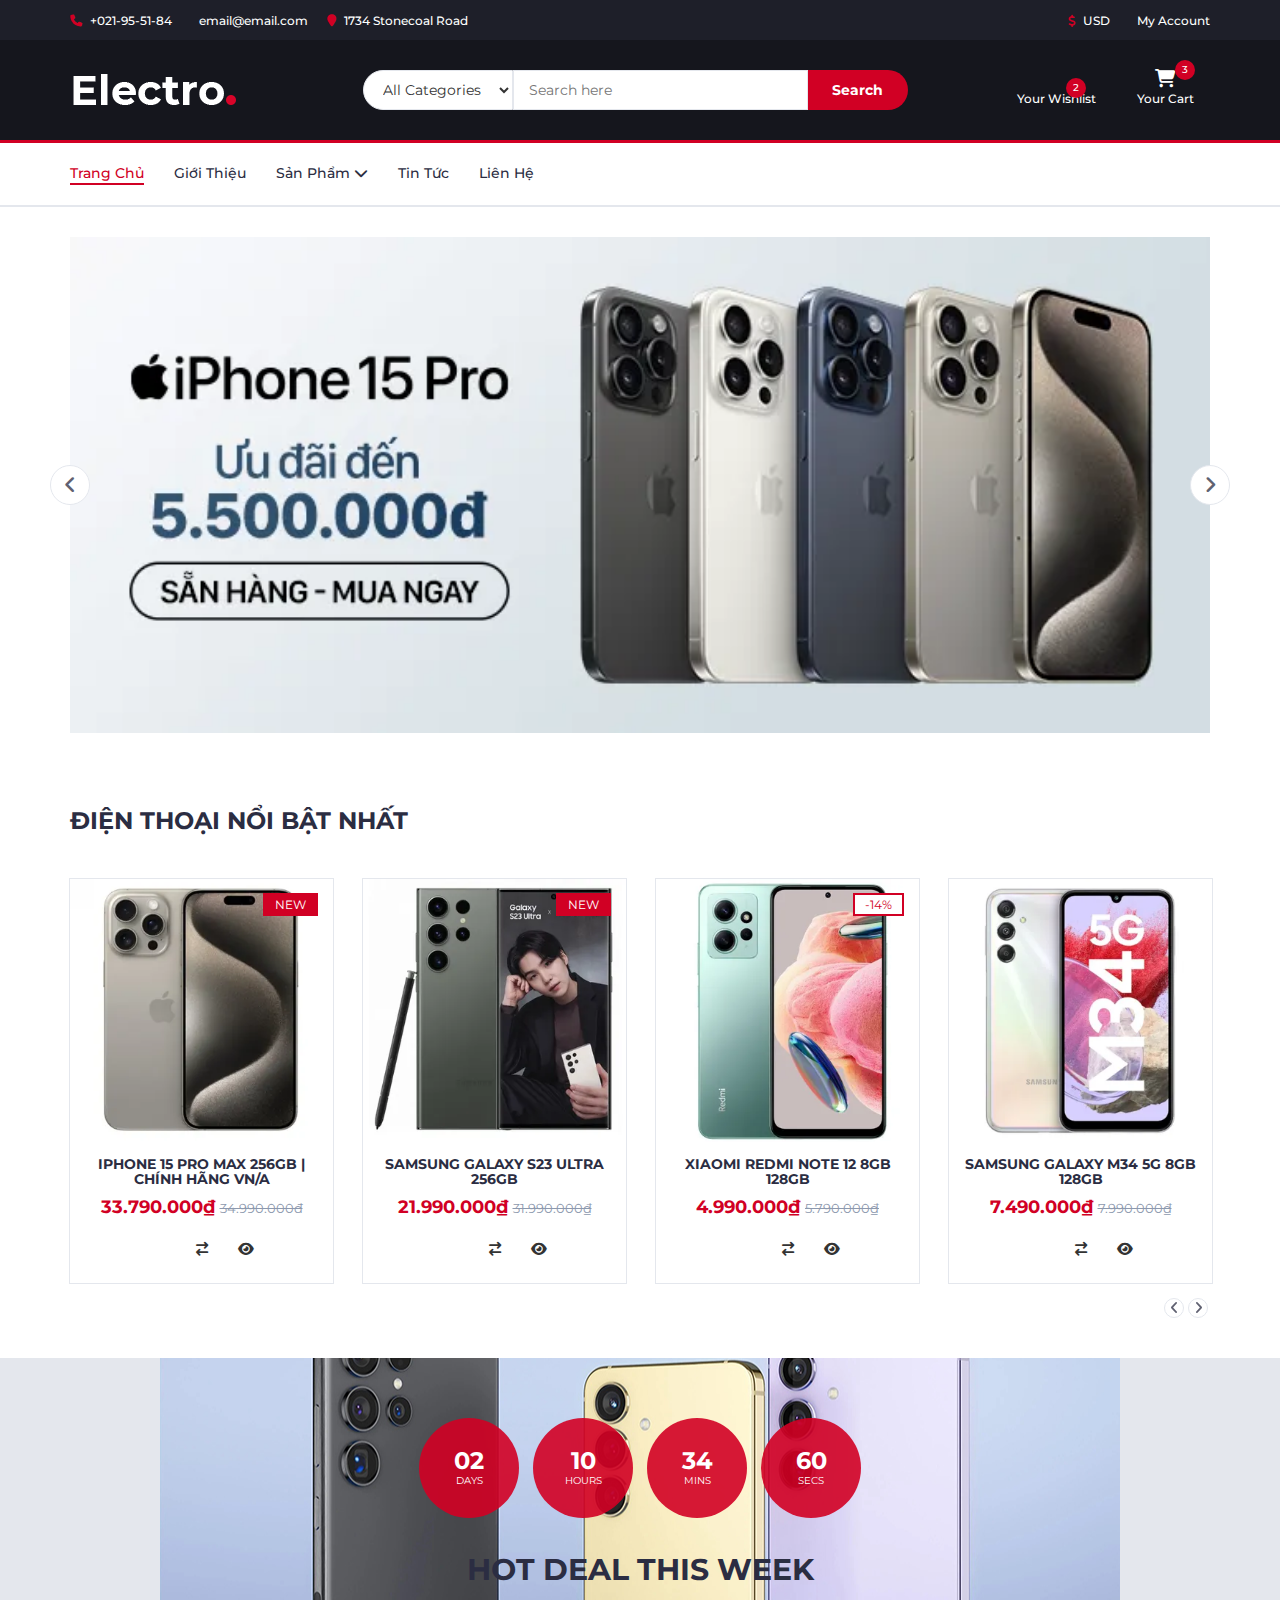
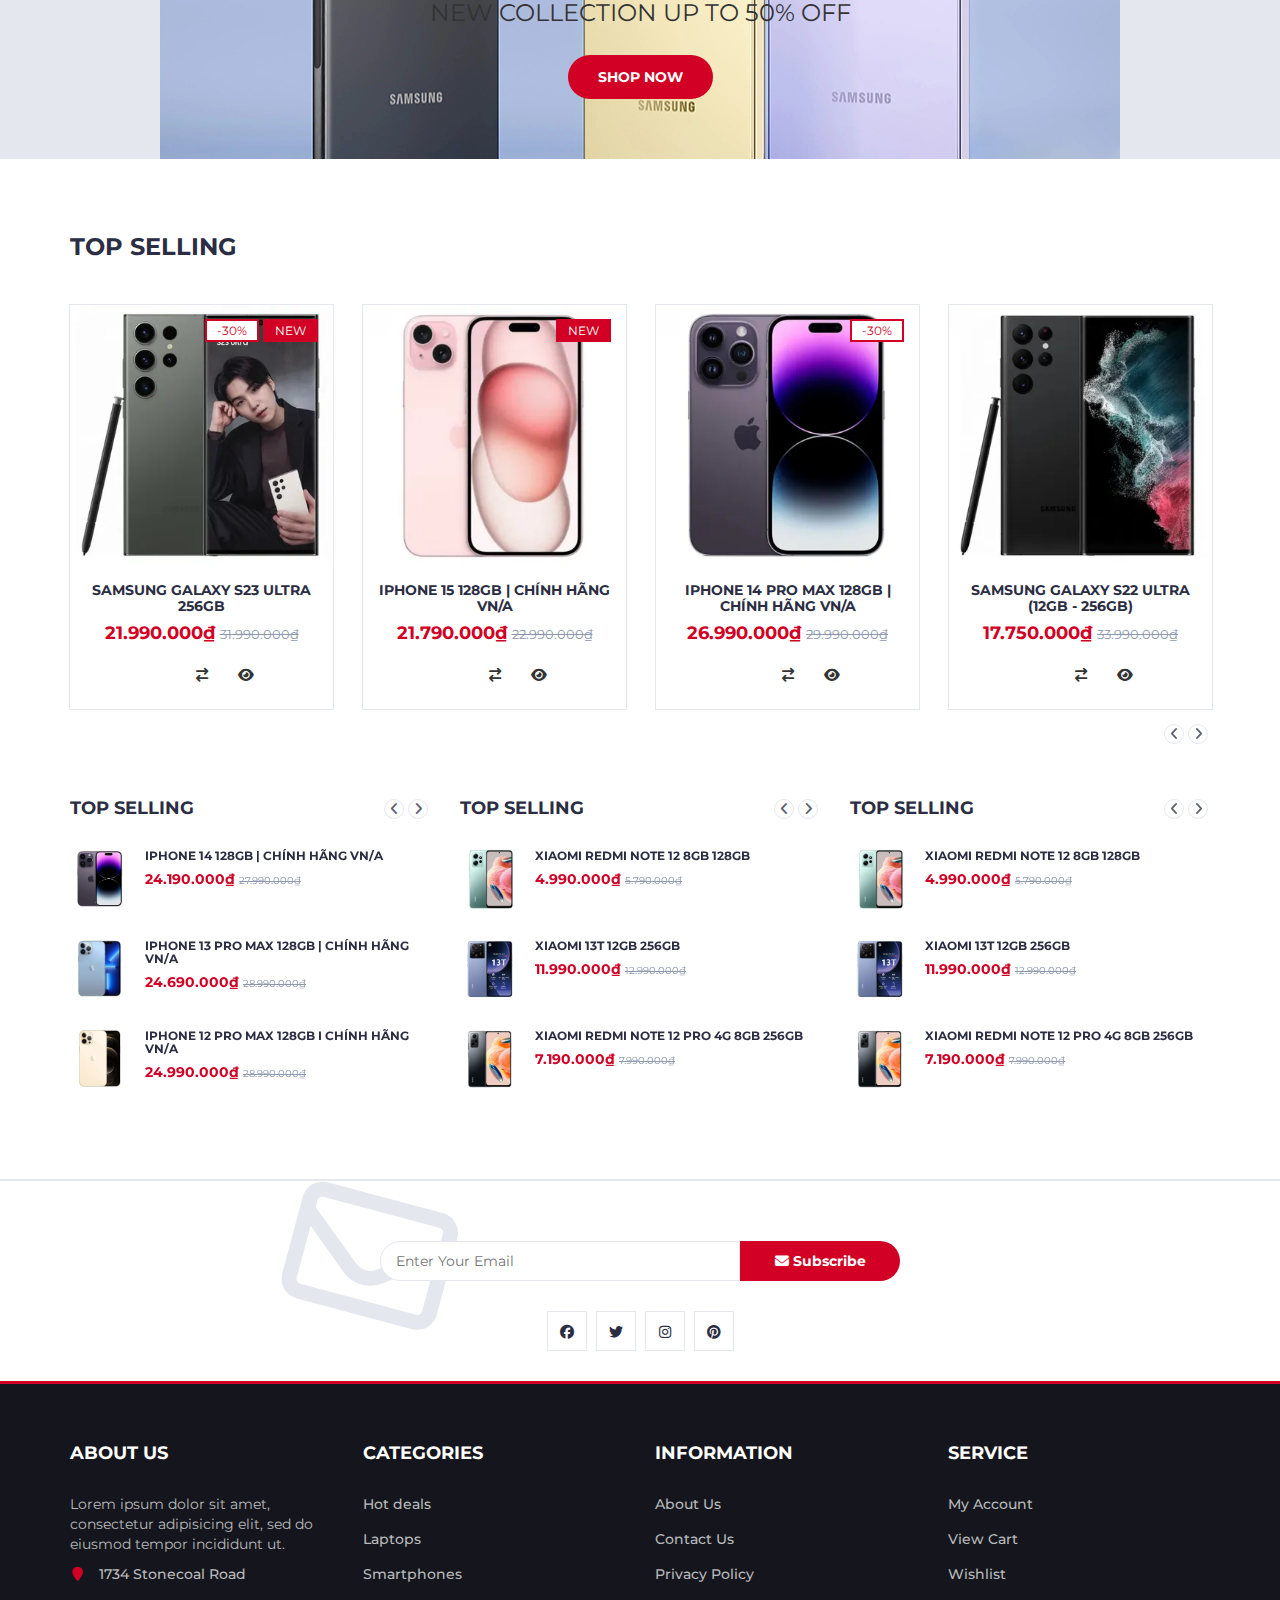
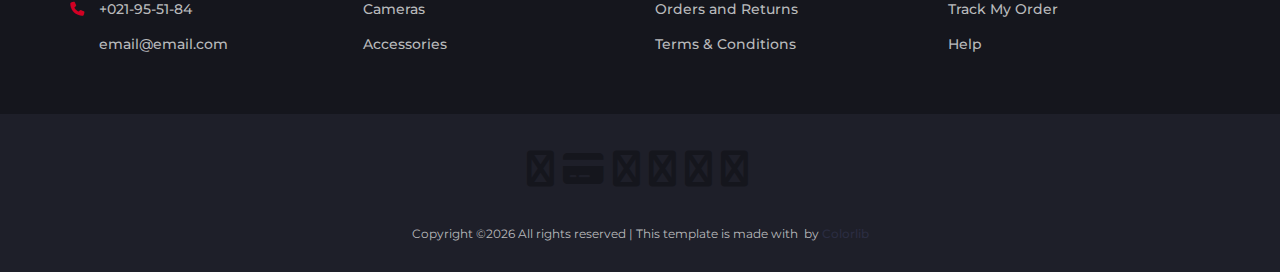
==== index.html @ f270e873 "phuc" ====
<!DOCTYPE html>
<html lang="en">
	<head>
		<meta charset="utf-8">
		<meta http-equiv="X-UA-Compatible" content="IE=edge">
		<meta name="viewport" content="width=device-width, initial-scale=1">
		 <!-- The above 3 meta tags *must* come first in the head; any other head content must come *after* these tags -->

		<title>Electro - HTML Ecommerce Template</title>

		<!-- Google font -->
		<link href="https://fonts.googleapis.com/css?family=Montserrat:400,500,700" rel="stylesheet">

		<!-- Bootstrap -->
		<link type="text/css" rel="stylesheet" href="css/bootstrap.min.css"/>

		<!-- Slick -->
		<link type="text/css" rel="stylesheet" href="css/slick.css"/>
		<link type="text/css" rel="stylesheet" href="css/slick-theme.css"/>

		<!-- nouislider -->
		<link type="text/css" rel="stylesheet" href="css/nouislider.min.css"/>

		<!-- Font Awesome Icon -->
		<link rel="stylesheet" href="css/font-awesome.min.css">

		<!-- Custom stlylesheet -->
		<link type="text/css" rel="stylesheet" href="css/style.css"/>
		<link rel="stylesheet"
		href="https://cdnjs.cloudflare.com/ajax/libs/font-awesome/6.2.0/css/all.min.css">

		<!-- HTML5 shim and Respond.js for IE8 support of HTML5 elements and media queries -->
		<!-- WARNING: Respond.js doesn't work if you view the page via file:// -->
		<!--[if lt IE 9]>
		  <script src="https://oss.maxcdn.com/html5shiv/3.7.3/html5shiv.min.js"></script>
		  <script src="https://oss.maxcdn.com/respond/1.4.2/respond.min.js"></script>
		<![endif]-->
		<script src="https://code.jquery.com/jquery-3.6.0.min.js"></script>
		<script src="slick/slick.min.js"></script>

    </head>
	<body>
		<!-- HEADER -->
		<header>
			<!-- TOP HEADER -->
			<div id="top-header">
				<div class="container">
					<ul class="header-links pull-left">
						<li><a href="#"><i class="fa fa-phone"></i> +021-95-51-84</a></li>
						<li><a href="#"><i class="fa fa-envelope-o"></i> email@email.com</a></li>
						<li><a href="#"><i class="fa fa-map-marker"></i> 1734 Stonecoal Road</a></li>
					</ul>
					<ul class="header-links pull-right">
						<li><a href="#"><i class="fa fa-dollar"></i> USD</a></li>
						<li><a href="#"><i class="fa fa-user-o"></i> My Account</a></li>
					</ul>
				</div>
			</div>
			<!-- /TOP HEADER -->

			<!-- MAIN HEADER -->
			<div id="header">
				<!-- container -->
				<div class="container">
					<!-- row -->
					<div class="row">
						<!-- LOGO -->
						<div class="col-md-3">
							<div class="header-logo">
								<a href="#" class="logo">
									<img src="./img/logo.png" alt="">
								</a>
							</div>
						</div>
						<!-- /LOGO -->

						<!-- SEARCH BAR -->
						<div class="col-md-6">
							<div class="header-search">
								<form>
									<select class="input-select">
										<option value="0">All Categories</option>
										<option value="1">Category 01</option>
										<option value="1">Category 02</option>
									</select>
									<input class="input" placeholder="Search here">
									<button class="search-btn">Search</button>
								</form>
							</div>
						</div>
						<!-- /SEARCH BAR -->

						<!-- ACCOUNT -->
						<div class="col-md-3 clearfix">
							<div class="header-ctn">
								<!-- Wishlist -->
								<div>
									<a href="#">
										<i class="fa fa-heart-o"></i>
										<span>Your Wishlist</span>
										<div class="qty">2</div>
									</a>
								</div>
								<!-- /Wishlist -->

								<!-- Cart -->
								<div class="dropdown">
									<a class="dropdown-toggle" data-toggle="dropdown" aria-expanded="true">
										<i class="fa fa-shopping-cart"></i>
										<span>Your Cart</span>
										<div class="qty">3</div>
									</a>
									<div class="cart-dropdown">
										<div class="cart-list">
											<div class="product-widget">
												<div class="product-img">
													<img src="./img/product01.png" alt="">
												</div>
												<div class="product-body">
													<h3 class="product-name"><a href="#">product name goes here</a></h3>
													<h4 class="product-price"><span class="qty">1x</span>$980.00</h4>
												</div>
												<button class="delete"><i class="fa fa-close"></i></button>
											</div>

											<div class="product-widget">
												<div class="product-img">
													<img src="./img/product02.png" alt="">
												</div>
												<div class="product-body">
													<h3 class="product-name"><a href="#">product name goes here</a></h3>
													<h4 class="product-price"><span class="qty">3x</span>$980.00</h4>
												</div>
												<button class="delete"><i class="fa fa-close"></i></button>
											</div>
										</div>
										<div class="cart-summary">
											<small>3 Item(s) selected</small>
											<h5>SUBTOTAL: $2940.00</h5>
										</div>
										<div class="cart-btns">
											<a href="#">View Cart</a>
											<a href="#">Checkout  <i class="fa fa-arrow-circle-right"></i></a>
										</div>
									</div>
								</div>
								<!-- /Cart -->

								<!-- Menu Toogle -->
								<div class="menu-toggle">
									<a href="#">
										<i class="fa fa-bars"></i>
										<span>Menu</span>
									</a>
								</div>
								<!-- /Menu Toogle -->
							</div>
						</div>
						<!-- /ACCOUNT -->
					</div>
					<!-- row -->
				</div>
				<!-- container -->
			</div>
			<!-- /MAIN HEADER -->
		</header>
		<!-- /HEADER -->

		<!-- NAVIGATION -->
		<nav id="navigation">
			<!-- container -->
			<div class="container">
				<!-- responsive-nav -->
				<div id="responsive-nav">
					<!-- NAV -->
					<ul class="main-nav nav navbar-nav">
						<li class="active"><a href="#">Trang Chủ</a></li>
						<li><a href="#">Giới Thiệu</a></li>
						<li class="dropdown">							
							<a href="#">Sản Phẩm  <i class="fa-solid fa-chevron-down"></i></a>
							<ul class="dropdown-menu">
								<li><a href="#">Iphone</a></li>
								<li><a href="#">SamSung</a></li>
								<li><a href="#">Xioami</a></li>
								<li><a href="#">Oppo</a></li>
							</ul>
						</li>
						<li><a href="#">Tin Tức</a></li>
						<li><a href="#">Liên Hệ</a></li>
					</ul>
					<!-- /NAV -->
				</div>
				<!-- /responsive-nav -->
			</div>
			<!-- /container -->
		</nav>
		<!-- /NAVIGATION -->

		<!-- SECTION -->
		<div class="section">
			<!-- container -->
			<div class="container">
				<!-- row -->
				<div class="slider1">
					<div><img src="img/ip15.webp" alt="Slide 1"></div>
    				<div><img src="img/cooca-sliding-t1-11-2023.webp" alt="Slide 2"></div>
    				<div><img src="img/xioami-13t.webp" alt="Slide 3"></div>
					

					
				</div>
				<!-- /row -->
			</div>
			<!-- /container -->
		</div>
		<!-- /SECTION -->

		<!-- SECTION -->
		<div class="section">
			<!-- container -->
			<div class="container">
				<!-- row -->
				<div class="row">

					<!-- section title -->
					<div class="col-md-12">
						<div class="section-title">
							<h3 class="title">ĐIỆN THOẠI NỔI BẬT NHẤT</h3>
							
						</div>
					</div>
					<!-- /section title -->

					<!-- Products tab & slick -->
					<div class="col-md-12">
						<div class="row">
							<div class="products-tabs">
								<!-- tab -->
								<div id="tab1" class="tab-pane active">
									<div class="products-slick" data-nav="#slick-nav-1">
										<!-- product -->
										<div class="product">
											<div class="product-img">
												<img src="./img/ip151.webp" alt="">
												<div class="product-label">
												
													<span class="new">NEW</span>
												</div>
											</div>
											<div class="product-body">
											
												<h3 class="product-name"><a href="#">iPhone 15 Pro Max 256GB | Chính hãng VN/A</a></h3>
												<h4 class="product-price">33.790.000₫ <del class="product-old-price">34.990.000đ</del></h4>
												
												<div class="product-btns">
													<button class="add-to-wishlist"><i class="fa fa-heart-o"></i><span class="tooltipp">add to wishlist</span></button>
													<button class="add-to-compare"><i class="fa fa-exchange"></i><span class="tooltipp">add to compare</span></button>
													<button class="quick-view"><i class="fa fa-eye"></i><span class="tooltipp">quick view</span></button>
												</div>
											</div>
											<div class="add-to-cart">
												<button class="add-to-cart-btn"><i class="fa fa-shopping-cart"></i> Thêm vào giỏ hàng</button>
											</div>
										</div>
										<!-- /product -->

										<!-- product -->
										<div class="product">
											<div class="product-img">
												<img src="./img/samsung-galaxy-s23-ultra.webp" alt="">
												<div class="product-label">
													<span class="new">NEW</span>
												</div>
											</div>
											<div class="product-body">
												
												<h3 class="product-name"><a href="#">Samsung Galaxy S23 Ultra 256GB</a></h3>
												<h4 class="product-price">
													21.990.000₫
												  <del class="product-old-price">
													31.990.000₫
												  </del></h4>
												
												<div class="product-btns">
													<button class="add-to-wishlist"><i class="fa fa-heart-o"></i><span class="tooltipp">add to wishlist</span></button>
													<button class="add-to-compare"><i class="fa fa-exchange"></i><span class="tooltipp">add to compare</span></button>
													<button class="quick-view"><i class="fa fa-eye"></i><span class="tooltipp">quick view</span></button>
												</div>
											</div>
											<div class="add-to-cart">
												<button class="add-to-cart-btn"><i class="fa fa-shopping-cart"></i> Thêm vào giỏ hàng</button>
											</div>
										</div>
										<!-- /product -->

										<!-- product -->
										<div class="product">
											<div class="product-img">
												<img src="./img/xioami.webp" alt="">
												<div class="product-label">
													<span class="sale">-14%</span>
												</div>
											</div>
											<div class="product-body">
												<h3 class="product-name"><a href="#">Xiaomi Redmi Note 12 8GB 128GB</a></h3>
												<h4 class="product-price">
													4.990.000₫
												   <del class="product-old-price">
													5.790.000₫
												  </del></h4>
										
												<div class="product-btns">
													<button class="add-to-wishlist"><i class="fa fa-heart-o"></i><span class="tooltipp">add to wishlist</span></button>
													<button class="add-to-compare"><i class="fa fa-exchange"></i><span class="tooltipp">add to compare</span></button>
													<button class="quick-view"><i class="fa fa-eye"></i><span class="tooltipp">quick view</span></button>
												</div>
											</div>
											<div class="add-to-cart">
												<button class="add-to-cart-btn"><i class="fa fa-shopping-cart"></i> Thêm vào giỏ hàng</button>
											</div>
										</div>
										<!-- /product -->

										<!-- product -->
										<div class="product">
											<div class="product-img">
												<img src="./img/samsung-galaxy-m34-5g_1_2.webp" alt="">
											</div>
											<div class="product-body">
												
												<h3 class="product-name"><a href="#">Samsung Galaxy M34 5G 8GB 128GB</a></h3>
												<h4 class="product-price">
													7.490.000₫
												  <del class="product-old-price">
													7.990.000₫
												  </del></h4>
												
												<div class="product-btns">
													<button class="add-to-wishlist"><i class="fa fa-heart-o"></i><span class="tooltipp">add to wishlist</span></button>
													<button class="add-to-compare"><i class="fa fa-exchange"></i><span class="tooltipp">add to compare</span></button>
													<button class="quick-view"><i class="fa fa-eye"></i><span class="tooltipp">quick view</span></button>
												</div>
											</div>
											<div class="add-to-cart">
												<button class="add-to-cart-btn"><i class="fa fa-shopping-cart"></i> Thêm vào giỏ hàng</button>
											</div>
										</div>
										<!-- /product -->

										<!-- product -->
										<div class="product">
											<div class="product-img">
												<img src="./img/tab-s9-kem-full-09_4.webp" alt="">
											</div>
											<div class="product-body">
											
												<h3 class="product-name"><a href="#">Samsung Galaxy Tab S9 Ultra 16GB 1TB</a></h3>
												<h4 class="product-price">
													31.590.000₫
												   <del class="product-old-price">
													44.990.000₫
												  </del></h4>
											
												<div class="product-btns">
													<button class="add-to-wishlist"><i class="fa fa-heart-o"></i><span class="tooltipp">add to wishlist</span></button>
													<button class="add-to-compare"><i class="fa fa-exchange"></i><span class="tooltipp">add to compare</span></button>
													<button class="quick-view"><i class="fa fa-eye"></i><span class="tooltipp">quick view</span></button>
												</div>
											</div>
											<div class="add-to-cart">
												<button class="add-to-cart-btn"><i class="fa fa-shopping-cart"></i> Thêm vào giỏ hàng</button>
											</div>
										</div>
										<!-- /product -->
									</div>
									<div id="slick-nav-1" class="products-slick-nav"></div>
								</div>
								<!-- /tab -->
							</div>
						</div>
					</div>
					<!-- Products tab & slick -->
				</div>
				<!-- /row -->
			</div>
			<!-- /container -->
		</div>
		<!-- /SECTION -->

		<!-- HOT DEAL SECTION -->
		<div id="hot-deal" class="section">
			<!-- container -->
			<div class="container">
				<!-- row -->
				<div class="row">
					<div class="col-md-12">
						<div class="hot-deal">
							<ul class="hot-deal-countdown">
								<li>
									<div>
										<h3>02</h3>
										<span>Days</span>
									</div>
								</li>
								<li>
									<div>
										<h3>10</h3>
										<span>Hours</span>
									</div>
								</li>
								<li>
									<div>
										<h3>34</h3>
										<span>Mins</span>
									</div>
								</li>
								<li>
									<div>
										<h3>60</h3>
										<span>Secs</span>
									</div>
								</li>
							</ul>
							<h2 class="text-uppercase">hot deal this week</h2>
							<p>New Collection Up to 50% OFF</p>
							<a class="primary-btn cta-btn" href="#">Shop now</a>
						</div>
					</div>
				</div>
				<!-- /row -->
			</div>
			<!-- /container -->
		</div>
		<!-- /HOT DEAL SECTION -->

		<!-- SECTION -->
		<div class="section">
			<!-- container -->
			<div class="container">
				<!-- row -->
				<div class="row">

					<!-- section title -->
					<div class="col-md-12">
						<div class="section-title">
							<h3 class="title">Top selling</h3>
							
						</div>
					</div>
					<!-- /section title -->

					<!-- Products tab & slick -->
					<div class="col-md-12">
						<div class="row">
							<div class="products-tabs">
								<!-- tab -->
								<div id="tab2" class="tab-pane fade in active">
									<div class="products-slick" data-nav="#slick-nav-2">
										<!-- product -->
										<div class="product">
											<div class="product-img">
												<img src="./img/samsung-galaxy-s23-ultra.webp" alt="">
												<div class="product-label">
													<span class="sale">-30%</span>
													<span class="new">NEW</span>
												</div>
											</div>
											<div class="product-body">
										
												<h3 class="product-name"><a href="#">Samsung Galaxy S23 Ultra 256GB</a></h3>
												<h4 class="product-price">
													21.990.000₫
												   <del class="product-old-price">
													31.990.000₫
												  </del></h4>							
												<div class="product-btns">
													<button class="add-to-wishlist"><i class="fa fa-heart-o"></i><span class="tooltipp">add to wishlist</span></button>
													<button class="add-to-compare"><i class="fa fa-exchange"></i><span class="tooltipp">add to compare</span></button>
													<button class="quick-view"><i class="fa fa-eye"></i><span class="tooltipp">quick view</span></button>
												</div>
											</div>
											<div class="add-to-cart">
												<button class="add-to-cart-btn"><i class="fa fa-shopping-cart"></i>Thêm vào giỏ hàng</button>
											</div>
										</div>
										<!-- /product -->

										<!-- product -->
										<div class="product">
											<div class="product-img">
												<img src="./img/iphone-15-plus_1__1.webp" alt="">
												<div class="product-label">
													<span class="new">NEW</span>
												</div>
											</div>
											<div class="product-body">											
												<h3 class="product-name"><a href="#">iPhone 15 128GB | Chính hãng VN/A</a></h3>
												<h4 class="product-price">
													21.790.000₫
												   <del class="product-old-price">
													22.990.000₫
												  </del></h4>								
												<div class="product-btns">
													<button class="add-to-wishlist"><i class="fa fa-heart-o"></i><span class="tooltipp">add to wishlist</span></button>
													<button class="add-to-compare"><i class="fa fa-exchange"></i><span class="tooltipp">add to compare</span></button>
													<button class="quick-view"><i class="fa fa-eye"></i><span class="tooltipp">quick view</span></button>
												</div>
											</div>
											<div class="add-to-cart">
												<button class="add-to-cart-btn"><i class="fa fa-shopping-cart"></i> Thêm vào giỏ hàng</button>
											</div>
										</div>
										<!-- /product -->

										<!-- product -->
										<div class="product">
											<div class="product-img">
												<img src="./img/iphone-14-pro_2__5.webp" alt="">
												<div class="product-label">
													<span class="sale">-30%</span>
												</div>
											</div>
											<div class="product-body">
												
												<h3 class="product-name"><a href="#">iPhone 14 Pro Max 128GB | Chính hãng VN/A</a></h3>
												<h4 class="product-price">
													26.990.000₫
												   <del class="product-old-price">
													29.990.000₫
												  </del></h4>
												
												<div class="product-btns">
													<button class="add-to-wishlist"><i class="fa fa-heart-o"></i><span class="tooltipp">add to wishlist</span></button>
													<button class="add-to-compare"><i class="fa fa-exchange"></i><span class="tooltipp">add to compare</span></button>
													<button class="quick-view"><i class="fa fa-eye"></i><a href="product.html" class="tooltipp">quick view</a></button>
												</div>
											</div>
											<div class="add-to-cart">
												<button class="add-to-cart-btn"><i class="fa fa-shopping-cart"></i> Thêm vào giỏ hàng</button>
											</div>
										</div>
										<!-- /product -->

										<!-- product -->
										<div class="product">
											<div class="product-img">
												<img src="./img/samsung-galaxy-s22-ultra-12gb-256gb.webp" alt="">
											</div>
											<div class="product-body">
		
												<h3 class="product-name"><a href="#">Samsung Galaxy S22 Ultra (12GB - 256GB)</a></h3>
												<h4 class="product-price">
													17.750.000₫
												   <del class="product-old-price">
													33.990.000₫
												  </del></h4>
											
												<div class="product-btns">
													<button class="add-to-wishlist"><i class="fa fa-heart-o"></i><span class="tooltipp">add to wishlist</span></button>
													<button class="add-to-compare"><i class="fa fa-exchange"></i><span class="tooltipp">add to compare</span></button>
													<button class="quick-view"><i class="fa fa-eye"></i><span class="tooltipp">quick view</span></button>
												</div>
											</div>
											<div class="add-to-cart">
												<button class="add-to-cart-btn"><i class="fa fa-shopping-cart"></i> Thêm vào giỏ hàng</button>
											</div>
										</div>
										<!-- /product -->

										<!-- product -->
										<div class="product">
											<div class="product-img">
												<img src="./img/samsung-galaxy-z-flip-5-256gb_1_4.webp" alt="">
											</div>
											<div class="product-body">
											
												<h3 class="product-name"><a href="#">Samsung Galaxy Z Flip5 256GB</a></h3>
												<h4 class="product-price">
													19.990.000₫
												  <del class="product-old-price">
													25.990.000₫
												  </del></h4>
											
												<div class="product-btns">
													<button class="add-to-wishlist"><i class="fa fa-heart-o"></i><span class="tooltipp">add to wishlist</span></button>
													<button class="add-to-compare"><i class="fa fa-exchange"></i><span class="tooltipp">add to compare</span></button>
													<button class="quick-view"><i class="fa fa-eye"></i><span class="tooltipp">quick view</span></button>
												</div>
											</div>
											<div class="add-to-cart">
												<button class="add-to-cart-btn"><i class="fa fa-shopping-cart"></i> add to cart</button>
											</div>
										</div>
										<!-- /product -->
									</div>
									<div id="slick-nav-2" class="products-slick-nav"></div>
								</div>
								<!-- /tab -->
							</div>
						</div>
					</div>
					<!-- /Products tab & slick -->
				</div>
				<!-- /row -->
			</div>
			<!-- /container -->
		</div>
		<!-- /SECTION -->

		<!-- SECTION -->
		<div class="section">
			<!-- container -->
			<div class="container">
				<!-- row -->
				<div class="row">
					<div class="col-md-4 col-xs-6">
						<div class="section-title">
							<h4 class="title">Top selling</h4>
							<div class="section-nav">
								<div id="slick-nav-3" class="products-slick-nav"></div>
							</div>
						</div>

						<div class="products-widget-slick" data-nav="#slick-nav-3">
							<div>
								<!-- product widget -->
								<div class="product-widget">
									<div class="product-img">
										<img src="./img/iphone-14-pro_2__5.webp" alt="">
									</div>
									<div class="product-body">
										
										<h3 class="product-name"><a href="#">iPhone 14 128GB  | Chính hãng VN/A</a></h3>
										<h4 class="product-price">24.190.000₫ <del class="product-old-price">27.990.000₫</del></h4>
									</div>
								</div>
								<!-- /product widget -->

								<!-- product widget -->
								<div class="product-widget">
									<div class="product-img">
										<img src="./img/iphone-13-pro-max.webp" alt="">
									</div>
									<div class="product-body">
										<h3 class="product-name"><a href="#">iPhone 13 Pro Max 128GB | Chính hãng VN/A</a></h3>
										<h4 class="product-price">
											24.690.000₫
										   <del class="product-old-price">
											28.990.000₫
										  </del></h4>
									</div>
								</div>
								<!-- /product widget -->

								<!-- product widget -->
								<div class="product-widget">
									<div class="product-img">
										<img src="./img/1_251_1.webp" alt="">
									</div>
									<div class="product-body">
										
										<h3 class="product-name"><a href="#">iPhone 12 Pro Max 128GB I Chính hãng VN/A </a></h3>
										<h4 class="product-price">
											24.990.000₫
										   <del class="product-old-price">
											28.990.000₫
										  </del></h4>
									</div>
								</div>
								<!-- product widget -->
							</div>

							<div>
								<!-- product widget -->
								<div class="product-widget">
									<div class="product-img">
										<img src="./img/samsung-galaxy-z-fold-5-256gb_1.webp" alt="">
									</div>
									<div class="product-body">
									
										<h3 class="product-name"><a href="#">Samsung Galaxy Z Fold5 12GB 256GB</a></h3>
										<h4 class="product-price">
											33.490.000₫
										   <del class="product-old-price">
											40.990.000₫
										  </del></h4>
									</div>
								</div>
								<!-- /product widget -->

								<!-- product widget -->
								<div class="product-widget">
									<div class="product-img">
										<img src="./img/samsung-galaxy-s22-ultra-12gb-256gb.webp" alt="">
									</div>
									<div class="product-body">
										
										<h3 class="product-name"><a href="#">Samsung Galaxy S22 Ultra (8GB - 128GB)</a></h3>
										<h4 class="product-price">
											16.990.000₫
										   <del class="product-old-price">
											30.990.000₫
										  </del></h4>
									</div>
								</div>
								<!-- /product widget -->

								<!-- product widget -->
								<div class="product-widget">
									<div class="product-img">
										<img src="./img/samsung-galaxy-a54.webp" alt="">
									</div>
									<div class="product-body">
									
										<h3 class="product-name"><a href="#">Samsung Galaxy A54 5G 8GB 128GB</a></h3>
										<h4 class="product-price">
											9.490.000₫
										   <del class="product-old-price">
											10.490.000₫
										  </del></h4>
									</div>
								</div>
								<!-- product widget -->
							</div>
						</div>
					</div>

					<div class="col-md-4 col-xs-6">
						<div class="section-title">
							<h4 class="title">Top selling</h4>
							<div class="section-nav">
								<div id="slick-nav-4" class="products-slick-nav"></div>
							</div>
						</div>

						<div class="products-widget-slick" data-nav="#slick-nav-4">
							<div>
								<!-- product widget -->
								<div class="product-widget">
									<div class="product-img">
										<img src="./img/gtt_7766_3__1_5.webp" alt="">
									</div>
									<div class="product-body">
									
										<h3 class="product-name"><a href="#">Xiaomi Redmi Note 12 8GB 128GB</a></h3>
										<h4 class="product-price">
											4.990.000₫
										  <del class="product-old-price">
											5.790.000₫
										  </del></h4>
									</div>
								</div>
								<!-- /product widget -->

								<!-- product widget -->
								<div class="product-widget">
									<div class="product-img">
										<img src="./img/xiaomi-13t_1__1_2.webp" alt="">
									</div>
									<div class="product-body">
									
										<h3 class="product-name"><a href="#">Xiaomi 13T 12GB 256GB</a></h3>
										<h4 class="product-price">
											11.990.000₫
										  <del class="product-old-price">
											12.990.000₫
										  </del></h4>
									</div>
								</div>
								<!-- /product widget -->

								<!-- product widget -->
								<div class="product-widget">
									<div class="product-img">
										<img src="./img/xiaomi-redmi-note-12-pro-4g.webp" alt="">
									</div>
									<div class="product-body">
										
										<h3 class="product-name"><a href="#">Xiaomi Redmi Note 12 Pro 4G 8GB 256GB</a></h3>
										<h4 class="product-price">
											7.190.000₫
										   <del class="product-old-price">
											7.990.000₫
										  </del></h4>
									</div>
								</div>
								<!-- product widget -->
							</div>

							<div>
								<!-- product widget -->
								<div class="product-widget">
									<div class="product-img">
										<img src="./img/gtt_7766_3__1_5.webp" alt="">
									</div>
									<div class="product-body">
									
										<h3 class="product-name"><a href="#">Xiaomi Redmi Note 12 8GB 128GB</a></h3>
										<h4 class="product-price">
											4.990.000₫
										  <del class="product-old-price">
											5.790.000₫
										  </del></h4>
									</div>
								</div>
								<!-- /product widget -->

								<!-- product widget -->
								<div class="product-widget">
									<div class="product-img">
										<img src="./img/oppo-reno10..webp" alt="">
									</div>
									<div class="product-body">
									
										<h3 class="product-name"><a href="#">OPPO Reno10 5G 8GB 256GB</a></h3>
										<h4 class="product-price">
										
     											 10.490.000₫
    
										  <del class="product-old-price">
											
      													10.990.000₫
    
										  </del></h4>
									</div>
								</div>
								<!-- /product widget -->

								<!-- product widget -->
								<div class="product-widget">
									<div class="product-img">
										<img src="./img/xiaomi-redmi-note-12-pro-4g.webp" alt="">
									</div>
									<div class="product-body">
										
										<h3 class="product-name"><a href="#">Xiaomi Redmi Note 12 Pro 4G 8GB 256GB</a></h3>
										<h4 class="product-price">
											7.190.000₫
										   <del class="product-old-price">
											7.990.000₫
										  </del></h4>
									</div>
								</div>
								<!-- product widget -->
							</div>
						</div>
					</div>

					<div class="clearfix visible-sm visible-xs"></div>

					<div class="col-md-4 col-xs-6">
						<div class="section-title">
							<h4 class="title">Top selling</h4>
							<div class="section-nav">
								<div id="slick-nav-5" class="products-slick-nav"></div>
							</div>
						</div>

						<div class="products-widget-slick" data-nav="#slick-nav-5">
							<div>
								<!-- product widget -->
								<div class="product-widget">
									<div class="product-img">
										<img src="./img/gtt_7766_3__1_5.webp" alt="">
									</div>
									<div class="product-body">
									
										<h3 class="product-name"><a href="#">Xiaomi Redmi Note 12 8GB 128GB</a></h3>
										<h4 class="product-price">
											4.990.000₫
										  <del class="product-old-price">
											5.790.000₫
										  </del></h4>
									</div>
								</div>
								<!-- /product widget -->

								<!-- product widget -->
								<div class="product-widget">
									<div class="product-img">
										<img src="./img/xiaomi-13t_1__1_2.webp" alt="">
									</div>
									<div class="product-body">
									
										<h3 class="product-name"><a href="#">Xiaomi 13T 12GB 256GB</a></h3>
										<h4 class="product-price">
											11.990.000₫
										  <del class="product-old-price">
											12.990.000₫
										  </del></h4>
									</div>
								</div>
								<!-- /product widget -->

								<!-- product widget -->
								<div class="product-widget">
									<div class="product-img">
										<img src="./img/xiaomi-redmi-note-12-pro-4g.webp" alt="">
									</div>
									<div class="product-body">
										
										<h3 class="product-name"><a href="#">Xiaomi Redmi Note 12 Pro 4G 8GB 256GB</a></h3>
										<h4 class="product-price">
											7.190.000₫
										   <del class="product-old-price">
											7.990.000₫
										  </del></h4>
									</div>
								</div>
								<!-- product widget -->
							</div>

							<div>
								<!-- product widget -->
								<div class="product-widget">
									<div class="product-img">
										<img src="./img/iphone-14-pro_2__5.webp" alt="">
									</div>
									<div class="product-body">
										
										<h3 class="product-name"><a href="#">iPhone 14 128GB  | Chính hãng VN/A</a></h3>
										<h4 class="product-price">24.190.000₫ <del class="product-old-price">27.990.000₫</del></h4>
									</div>
								</div>
								<!-- /product widget -->

								<!-- product widget -->
								<div class="product-widget">
									<div class="product-img">
										<img src="./img/iphone-13-pro-max.webp" alt="">
									</div>
									<div class="product-body">
										<h3 class="product-name"><a href="#">iPhone 13 Pro Max 128GB | Chính hãng VN/A</a></h3>
										<h4 class="product-price">
											24.690.000₫
										   <del class="product-old-price">
											28.990.000₫
										  </del></h4>
									</div>
								</div>
								<!-- /product widget -->

								<!-- product widget -->
								<div class="product-widget">
									<div class="product-img">
										<img src="./img/1_251_1.webp" alt="">
									</div>
									<div class="product-body">
										
										<h3 class="product-name"><a href="#">iPhone 12 Pro Max 128GB I Chính hãng VN/A </a></h3>
										<h4 class="product-price">
											24.990.000₫
										   <del class="product-old-price">
											28.990.000₫
										  </del></h4>
									</div>
								</div>
								<!-- product widget -->
							</div>
						</div>
					</div>

				</div>
				<!-- /row -->
			</div>
			<!-- /container -->
		</div>
		<!-- /SECTION -->

		<!-- NEWSLETTER -->
		<div id="newsletter" class="section">
			<!-- container -->
			<div class="container">
				<!-- row -->
				<div class="row">
					<div class="col-md-12">
						<div class="newsletter">
							
							<form>
								<input class="input" type="email" placeholder="Enter Your Email">
								<button class="newsletter-btn"><i class="fa fa-envelope"></i> Subscribe</button>
							</form>
							<ul class="newsletter-follow">
								<li>
									<a href="#"><i class="fa-brands fa-facebook"></i></a>
								</li>
								<li>
									<a href="#"><i class="fa-brands fa-twitter"></i></a>
								</li>
								<li>
									<a href="#"><i class="fa-brands fa-instagram"></i></a>
								</li>
								<li>
									<a href="#"><i class="fa-brands fa-pinterest"></i></a>
								</li>
							</ul>
						</div>
					</div>
				</div>
				<!-- /row -->
			</div>
			<!-- /container -->
		</div>
		<!-- /NEWSLETTER -->

		<!-- FOOTER -->
		<footer id="footer">
			<!-- top footer -->
			<div class="section">
				<!-- container -->
				<div class="container">
					<!-- row -->
					<div class="row">
						<div class="col-md-3 col-xs-6">
							<div class="footer">
								<h3 class="footer-title">About Us</h3>
								<p>Lorem ipsum dolor sit amet, consectetur adipisicing elit, sed do eiusmod tempor incididunt ut.</p>
								<ul class="footer-links">
									<li><a href="#"><i class="fa fa-map-marker"></i>1734 Stonecoal Road</a></li>
									<li><a href="#"><i class="fa fa-phone"></i>+021-95-51-84</a></li>
									<li><a href="#"><i class="fa fa-envelope-o"></i>email@email.com</a></li>
								</ul>
							</div>
						</div>

						<div class="col-md-3 col-xs-6">
							<div class="footer">
								<h3 class="footer-title">Categories</h3>
								<ul class="footer-links">
									<li><a href="#">Hot deals</a></li>
									<li><a href="#">Laptops</a></li>
									<li><a href="#">Smartphones</a></li>
									<li><a href="#">Cameras</a></li>
									<li><a href="#">Accessories</a></li>
								</ul>
							</div>
						</div>

						<div class="clearfix visible-xs"></div>

						<div class="col-md-3 col-xs-6">
							<div class="footer">
								<h3 class="footer-title">Information</h3>
								<ul class="footer-links">
									<li><a href="#">About Us</a></li>
									<li><a href="#">Contact Us</a></li>
									<li><a href="#">Privacy Policy</a></li>
									<li><a href="#">Orders and Returns</a></li>
									<li><a href="#">Terms & Conditions</a></li>
								</ul>
							</div>
						</div>

						<div class="col-md-3 col-xs-6">
							<div class="footer">
								<h3 class="footer-title">Service</h3>
								<ul class="footer-links">
									<li><a href="#">My Account</a></li>
									<li><a href="#">View Cart</a></li>
									<li><a href="#">Wishlist</a></li>
									<li><a href="#">Track My Order</a></li>
									<li><a href="#">Help</a></li>
								</ul>
							</div>
						</div>
					</div>
					<!-- /row -->
				</div>
				<!-- /container -->
			</div>
			<!-- /top footer -->

			<!-- bottom footer -->
			<div id="bottom-footer" class="section">
				<div class="container">
					<!-- row -->
					<div class="row">
						<div class="col-md-12 text-center">
							<ul class="footer-payments">
								<li><a href="#"><i class="fa fa-cc-visa"></i></a></li>
								<li><a href="#"><i class="fa fa-credit-card"></i></a></li>
								<li><a href="#"><i class="fa fa-cc-paypal"></i></a></li>
								<li><a href="#"><i class="fa fa-cc-mastercard"></i></a></li>
								<li><a href="#"><i class="fa fa-cc-discover"></i></a></li>
								<li><a href="#"><i class="fa fa-cc-amex"></i></a></li>
							</ul>
							<span class="copyright">
								<!-- Link back to Colorlib can't be removed. Template is licensed under CC BY 3.0. -->
								Copyright &copy;<script>document.write(new Date().getFullYear());</script> All rights reserved | This template is made with <i class="fa fa-heart-o" aria-hidden="true"></i> by <a href="https://colorlib.com" target="_blank">Colorlib</a>
							<!-- Link back to Colorlib can't be removed. Template is licensed under CC BY 3.0. -->
							</span>
						</div>
					</div>
						<!-- /row -->
				</div>
				<!-- /container -->
			</div>
			<!-- /bottom footer -->
		</footer>
		<!-- /FOOTER -->

		<!-- jQuery Plugins -->
		<script src="js/jquery.min.js"></script>
		<script src="js/bootstrap.min.js"></script>
		<script src="js/slick.min.js"></script>
		<script src="js/nouislider.min.js"></script>
		<script src="js/jquery.zoom.min.js"></script>
		<script src="js/main.js"></script>
		<script>
			$(document).ready(function(){
				$('.slider1').slick();
			});
		</script>
	</body>
</html>
---- css/nouislider.min.css ----
/*! nouislider - 10.0.0 - 2017-05-28 14:52:48 */.noUi-target,.noUi-target *{-webkit-touch-callout:none;-webkit-tap-highlight-color:transparent;-webkit-user-select:none;-ms-touch-action:none;touch-action:none;-ms-user-select:none;-moz-user-select:none;user-select:none;-moz-box-sizing:border-box;box-sizing:border-box}.noUi-target{position:relative;direction:ltr}.noUi-base{width:100%;height:100%;position:relative;z-index:1}.noUi-connect{position:absolute;right:0;top:0;left:0;bottom:0}.noUi-origin{position:absolute;height:0;width:0}.noUi-handle{position:relative;z-index:1}.noUi-state-tap .noUi-connect,.noUi-state-tap .noUi-origin{-webkit-transition:top .3s,right .3s,bottom .3s,left .3s;transition:top .3s,right .3s,bottom .3s,left .3s}.noUi-state-drag *{cursor:inherit!important}.noUi-base,.noUi-handle{-webkit-transform:translate3d(0,0,0);transform:translate3d(0,0,0)}.noUi-horizontal{height:18px}.noUi-horizontal .noUi-handle{width:34px;height:28px;left:-17px;top:-6px}.noUi-vertical{width:18px}.noUi-vertical .noUi-handle{width:28px;height:34px;left:-6px;top:-17px}.noUi-target{background:#FAFAFA;border-radius:4px;border:1px solid #D3D3D3;box-shadow:inset 0 1px 1px #F0F0F0,0 3px 6px -5px #BBB}.noUi-connect{background:#3FB8AF;border-radius:4px;box-shadow:inset 0 0 3px rgba(51,51,51,.45);-webkit-transition:background 450ms;transition:background 450ms}.noUi-draggable{cursor:ew-resize}.noUi-vertical .noUi-draggable{cursor:ns-resize}.noUi-handle{border:1px solid #D9D9D9;border-radius:3px;background:#FFF;cursor:default;box-shadow:inset 0 0 1px #FFF,inset 0 1px 7px #EBEBEB,0 3px 6px -3px #BBB}.noUi-active{box-shadow:inset 0 0 1px #FFF,inset 0 1px 7px #DDD,0 3px 6px -3px #BBB}.noUi-handle:after,.noUi-handle:before{content:"";display:block;position:absolute;height:14px;width:1px;background:#E8E7E6;left:14px;top:6px}.noUi-handle:after{left:17px}.noUi-vertical .noUi-handle:after,.noUi-vertical .noUi-handle:before{width:14px;height:1px;left:6px;top:14px}.noUi-vertical .noUi-handle:after{top:17px}[disabled] .noUi-connect{background:#B8B8B8}[disabled] .noUi-handle,[disabled].noUi-handle,[disabled].noUi-target{cursor:not-allowed}.noUi-pips,.noUi-pips *{-moz-box-sizing:border-box;box-sizing:border-box}.noUi-pips{position:absolute;color:#999}.noUi-value{position:absolute;white-space:nowrap;text-align:center}.noUi-value-sub{color:#ccc;font-size:10px}.noUi-marker{position:absolute;background:#CCC}.noUi-marker-large,.noUi-marker-sub{background:#AAA}.noUi-pips-horizontal{padding:10px 0;height:80px;top:100%;left:0;width:100%}.noUi-value-horizontal{-webkit-transform:translate3d(-50%,50%,0);transform:translate3d(-50%,50%,0)}.noUi-marker-horizontal.noUi-marker{margin-left:-1px;width:2px;height:5px}.noUi-marker-horizontal.noUi-marker-sub{height:10px}.noUi-marker-horizontal.noUi-marker-large{height:15px}.noUi-pips-vertical{padding:0 10px;height:100%;top:0;left:100%}.noUi-value-vertical{-webkit-transform:translate3d(0,50%,0);transform:translate3d(0,50%,0);padding-left:25px}.noUi-marker-vertical.noUi-marker{width:5px;height:2px;margin-top:-1px}.noUi-marker-vertical.noUi-marker-sub{width:10px}.noUi-marker-vertical.noUi-marker-large{width:15px}.noUi-tooltip{display:block;position:absolute;border:1px solid #D9D9D9;border-radius:3px;background:#fff;color:#000;padding:5px;text-align:center;white-space:nowrap}.noUi-horizontal .noUi-tooltip{-webkit-transform:translate(-50%,0);transform:translate(-50%,0);left:50%;bottom:120%}.noUi-vertical .noUi-tooltip{-webkit-transform:translate(0,-50%);transform:translate(0,-50%);top:50%;right:120%}
---- css/style.css ----
/*
Template Name: Electro - HTML Ecommerce Template
Author: yaminncco

Colors:
	Body 		: #333
	Headers 	: #2B2D42
	Primary 	: #D10024
	Dark 		: #15161D ##1E1F29
	Grey 		: #E4E7ED #FBFBFC #8D99AE #B9BABC

Fonts: Montserrat

Table OF Contents
------------------------------------
1 > GENERAL
------ Typography
------ Buttons
------ Inputs
------ Sections
------ Breadcrumb
2 > HEADER
------ Top header
------ Logo
------ Search
------ Cart
3 > NAVIGATION
------ Main nav
------ Responsive Nav
4 > CATEGORY SHOP
5 > HOT DEAL
6 > PRODUCT
------ Product
------ Widget product
------ Product slick
7 > STORE PAGE
------ Aside
------ Store
8 > PRODUCT DETAILS PAGE
------ Product view
------ Product details
------ Product tab
9 > CHECKOUT PAGE
10 > NEWSLETTER
11 > FOOTER
11 > SLICK STYLE
12 > RESPONSIVE
------------------------------------*/

/*=========================================================
	01 -> GENERAL
===========================================================*/

/*----------------------------*\
	Typography
\*----------------------------*/

body {
  font-family: 'Montserrat', sans-serif;
  font-weight: 400;
  color: #333;
}

h1, h2, h3, h4, h5, h6 {
  color: #2B2D42;
  font-weight: 700;
  margin: 0 0 10px;
}

a {
  color: #2B2D42;
  font-weight: 500;
  -webkit-transition: 0.2s color;
  transition: 0.2s color;
}

a:hover, a:focus {
  color: #D10024;
  text-decoration: none;
  outline: none;
}

ul, ol {
  margin: 0;
  padding: 0;
  list-style: none
}

/*----------------------------*\
	Buttons
\*----------------------------*/

.primary-btn {
  display: inline-block;
  padding: 12px 30px;
  background-color: #D10024;
  border: none;
  border-radius: 40px;
  color: #FFF;
  text-transform: uppercase;
  font-weight: 700;
  text-align: center;
  -webkit-transition: 0.2s all;
  transition: 0.2s all;
}

.primary-btn:hover, .primary-btn:focus {
  opacity: 0.9;
  color: #FFF;
}

/*----------------------------*\
	Inputs
\*----------------------------*/

/*-- Text input --*/

.input {
  height: 40px;
  padding: 0px 15px;
  border: 1px solid #E4E7ED;
  background-color: #FFF;
  width: 100%;
}

textarea.input {
  padding: 15px;
  min-height: 90px;
}

/*-- Number input --*/

.input-number {
  position: relative;
}

.input-number input[type="number"]::-webkit-inner-spin-button, .input-number input[type="number"]::-webkit-outer-spin-button {
  -webkit-appearance: none;
  margin: 0;
}

.input-number input[type="number"] {
  -moz-appearance: textfield;
  height: 40px;
  width: 100%;
  border: 1px solid #E4E7ED;
  background-color: #FFF;
  padding: 0px 35px 0px 15px;
}

.input-number .qty-up, .input-number .qty-down {
  position: absolute;
  display: block;
  width: 20px;
  height: 20px;
  border: 1px solid #E4E7ED;
  background-color: #FFF;
  text-align: center;
  font-weight: 700;
  cursor: pointer;
  -webkit-user-select: none;
  -moz-user-select: none;
  -ms-user-select: none;
  user-select: none;
}

.input-number .qty-up {
  right: 0;
  top: 0;
  border-bottom: 0px;
}

.input-number .qty-down {
  right: 0;
  bottom: 0;
}

.input-number .qty-up:hover, .input-number .qty-down:hover {
  background-color: #E4E7ED;
  color: #D10024;
}

/*-- Select input --*/

.input-select {
  padding: 0px 15px;
  background: #FFF;
  border: 1px solid #E4E7ED;
  height: 40px;
}

/*-- checkbox & radio input --*/

.input-radio, .input-checkbox {
  position: relative;
  display: block;
}

.input-radio input[type="radio"]:not(:checked), .input-radio input[type="radio"]:checked, .input-checkbox input[type="checkbox"]:not(:checked), .input-checkbox input[type="checkbox"]:checked {
  position: absolute;
  margin-left: -9999px;
  visibility: hidden;
}

.input-radio label, .input-checkbox label {
  font-weight: 500;
  min-height: 20px;
  padding-left: 20px;
  margin-bottom: 5px;
  cursor: pointer;
}

.input-radio input[type="radio"]+label span, .input-checkbox input[type="checkbox"]+label span {
  position: absolute;
  left: 0px;
  top: 4px;
  width: 14px;
  height: 14px;
  border: 2px solid #E4E7ED;
  background: #FFF;
}

.input-radio input[type="radio"]+label span {
  border-radius: 50%;
}

.input-radio input[type="radio"]+label span:after {
  content: "";
  position: absolute;
  left: 50%;
  top: 50%;
  -webkit-transform: translate(-50%, -50%) scale(0);
  -ms-transform: translate(-50%, -50%) scale(0);
  transform: translate(-50%, -50%) scale(0);
  background-color: #FFF;
  width: 4px;
  height: 4px;
  border-radius: 50%;
  opacity: 0;
  -webkit-transition: all 0.2s;
  transition: all 0.2s;
}

.input-checkbox input[type="checkbox"]+label span:after {
  content: '✔';
  position: absolute;
  top: -2px;
  left: 1px;
  font-size: 10px;
  color: #FFF;
  opacity: 0;
  -webkit-transform: scale(0);
  -ms-transform: scale(0);
  transform: scale(0);
  -webkit-transition: all 0.2s;
  transition: all 0.2s;
}

.input-radio input[type="radio"]:checked+label span, .input-checkbox input[type="checkbox"]:checked+label span {
  background-color: #D10024;
  border-color: #D10024;
}

.input-radio input[type="radio"]:checked+label span:after {
  opacity: 1;
  -webkit-transform: translate(-50%, -50%) scale(1);
  -ms-transform: translate(-50%, -50%) scale(1);
  transform: translate(-50%, -50%) scale(1);
}

.input-checkbox input[type="checkbox"]:checked+label span:after {
  opacity: 1;
  -webkit-transform: scale(1);
  -ms-transform: scale(1);
  transform: scale(1);
}

.input-radio .caption, .input-checkbox .caption {
  margin-top: 5px;
  max-height: 0;
  overflow: hidden;
  -webkit-transition: 0.3s max-height;
  transition: 0.3s max-height;
}

.input-radio input[type="radio"]:checked~.caption, .input-checkbox input[type="checkbox"]:checked~.caption {
  max-height: 800px;
}

/*----------------------------*\
	Section
\*----------------------------*/

.section {
  padding-top: 30px;
  padding-bottom: 30px;
}

.section-title {
  position: relative;
  margin-bottom: 30px;
  margin-top: 15px;
}

.section-title .title {
  display: inline-block;
  text-transform: uppercase;
  margin: 0px;
}

.section-title .section-nav {
  float: right;
}

.section-title .section-nav .section-tab-nav {
  display: inline-block;
}

.section-tab-nav li {
  display: inline-block;
  margin-right: 15px;
}

.section-tab-nav li:last-child {
  margin-right: 0px;
}

.section-tab-nav li a {
  font-weight: 700;
  color: #8D99AE;
}

.section-tab-nav li a:after {
  content: "";
  display: block;
  width: 0%;
  height: 2px;
  background-color: #D10024;
  -webkit-transition: 0.2s all;
  transition: 0.2s all;
}

.section-tab-nav li.active a {
  color: #D10024;
}

.section-tab-nav li a:hover:after, .section-tab-nav li a:focus:after, .section-tab-nav li.active a:after {
  width: 100%;
}

.section-title .section-nav .products-slick-nav {
  top: 0px;
  right: 0px;
}

/*----------------------------*\
	Breadcrumb
\*----------------------------*/

#breadcrumb {
  padding: 30px 0px;
  background: #FBFBFC;
  border-bottom: 1px solid #E4E7ED;
  margin-bottom: 30px;
}

#breadcrumb .breadcrumb-header {
  display: inline-block;
  margin-top: 0px;
  margin-bottom: 0px;
  margin-right: 15px;
  text-transform: uppercase;
}

#breadcrumb .breadcrumb-tree {
  display: inline-block;
}

#breadcrumb .breadcrumb-tree li {
  display: inline-block;
  font-size: 12px;
  font-weight: 500;
  text-transform: uppercase;
}

#breadcrumb .breadcrumb-tree li+li {
  margin-left: 10px;
}

#breadcrumb .breadcrumb-tree li+li:before {
  content: '/';
  display: inline-block;
  color: #8D99AE;
  margin-right: 10px;
}

#breadcrumb .breadcrumb-tree li a {
  color: #8D99AE;
}

#breadcrumb .breadcrumb-tree li a:hover {
  color: #D10024;
}

/*=========================================================
	02 -> HEADER
===========================================================*/

/*----------------------------*\
	Top header
\*----------------------------*/

#top-header {
  padding-top: 10px;
  padding-bottom: 10px;
  background-color: #1E1F29;
}

.header-links li {
  display: inline-block;
  margin-right: 15px;
  font-size: 12px;
}

.header-links li:last-child {
  margin-right: 0px;
}

.header-links li a {
  color: #FFF;
}

.header-links li a:hover {
  color: #D10024;
}

.header-links li i {
  color: #D10024;
  margin-right: 5px;
}

/*----------------------------*\
	Logo
\*----------------------------*/

#header {
  padding-top: 15px;
  padding-bottom: 15px;
  background-color: #15161D;
}

.header-logo {
  float: left;
}

.header-logo .logo img {
  display: block;
}

/*----------------------------*\
	Search
\*----------------------------*/

.header-search {
  padding: 15px 0px;
}

.header-search form {
  position: relative;
}

.header-search form .input-select {
  margin-right: -4px;
  border-radius: 40px 0px 0px 40px;
}

.header-search form .input {
  width: calc(100% - 260px);
  margin-right: -4px;
}

.header-search form .search-btn {
  height: 40px;
  width: 100px;
  background: #D10024;
  color: #FFF;
  font-weight: 700;
  border: none;
  border-radius: 0px 40px 40px 0px;
}

/*----------------------------*\
	Cart
\*----------------------------*/

.header-ctn {
  float: right;
  padding: 15px 0px;
}

.header-ctn>div {
  display: inline-block;
}

.header-ctn>div+div {
  margin-left: 15px;
}

.header-ctn>div>a {
  display: block;
  position: relative;
  width: 90px;
  text-align: center;
  color: #FFF;
}

.header-ctn>div>a>i {
  display: block;
  font-size: 18px;
}

.header-ctn>div>a>span {
  font-size: 12px;
}

.header-ctn>div>a>.qty {
  position: absolute;
  right: 15px;
  top: -10px;
  width: 20px;
  height: 20px;
  line-height: 20px;
  text-align: center;
  border-radius: 50%;
  font-size: 10px;
  color: #FFF;
  background-color: #D10024;
}

.header-ctn .menu-toggle {
  display: none;
}

.cart-dropdown {
  position: absolute;
  width: 300px;
  background: #FFF;
  padding: 15px;
  -webkit-box-shadow: 0px 0px 0px 2px #E4E7ED;
  box-shadow: 0px 0px 0px 2px #E4E7ED;
  z-index: 99;
  right: 0;
  opacity: 0;
  visibility: hidden;
}

.dropdown.open>.cart-dropdown {
  opacity: 1;
  visibility: visible;
}

.cart-dropdown .cart-list {
  max-height: 180px;
  overflow-y: scroll;
  margin-bottom: 15px;
}

.cart-dropdown .cart-list .product-widget {
  padding: 0px;
  -webkit-box-shadow: none;
  box-shadow: none;
}

.cart-dropdown .cart-list .product-widget:last-child {
  margin-bottom: 0px;
}

.cart-dropdown .cart-list .product-widget .product-img {
  left: 0px;
  top: 0px;
}

.cart-dropdown .cart-list .product-widget .product-body .product-price {
  color: #2B2D42;
}

.cart-dropdown .cart-btns {
  margin: 0px -17px -17px;
}

.cart-dropdown .cart-btns>a {
  display: inline-block;
  width: calc(50% - 0px);
  padding: 12px;
  background-color: #D10024;
  color: #FFF;
  text-align: center;
  font-weight: 700;
  -webkit-transition: 0.2s all;
  transition: 0.2s all;
}

.cart-dropdown .cart-btns>a:first-child {
  margin-right: -4px;
  background-color: #1e1f29;
}

.cart-dropdown .cart-btns>a:hover {
  opacity: 0.9;
}

.cart-dropdown .cart-summary {
  border-top: 1px solid #E4E7ED;
  padding-top: 15px;
  padding-bottom: 15px;
}

/*=========================================================
	03 -> Navigation
===========================================================*/

#navigation {
  background: #FFF;
  border-bottom: 2px solid #E4E7ED;
  border-top: 3px solid #D10024;
}

/*----------------------------*\
	Main nav
\*----------------------------*/

.main-nav>li+li {
  margin-left: 30px
}

.main-nav>li>a {
  padding: 20px 0px;
}

.main-nav>li>a:hover, .main-nav>li>a:focus, .main-nav>li.active>a {
  color: #D10024;
  background-color: transparent;
}

.main-nav>li>a:after {
  content: "";
  display: block;
  width: 0%;
  height: 2px;
  background-color: #D10024;
  -webkit-transition: 0.2s all;
  transition: 0.2s all;
}

.main-nav>li>a:hover:after, .main-nav>li>a:focus:after, .main-nav>li.active>a:after {
  width: 100%;
}

.header-ctn li.nav-toggle {
  display: none;
}

/*----------------------------*\
	responsive nav
\*----------------------------*/

@media only screen and (max-width: 991px) {
  .header-ctn .menu-toggle {
    display: inline-block;
  }
  #responsive-nav {
    position: fixed;
    left: 0;
    top: 0;
    background: #15161D;
    height: 100vh;
    max-width: 250px;
    width: 0%;
    overflow: hidden;
    z-index: 22;
    padding-top: 60px;
    -webkit-transform: translateX(-100%);
    -ms-transform: translateX(-100%);
    transform: translateX(-100%);
    -webkit-transition: 0.2s all;
    transition: 0.2s all;
  }
  #responsive-nav.active {
    -webkit-transform: translateX(0%);
    -ms-transform: translateX(0%);
    transform: translateX(0%);
    width: 100%;
  }
  .main-nav {
    margin: 0px;
    float: none;
  }
  .main-nav>li {
    display: block;
    float: none;
  }
  .main-nav>li+li {
    margin-left: 0px;
  }
  .main-nav>li>a {
    padding: 15px;
    color: #FFF;
  }
}

/*=========================================================
	04 -> CATEGORY SHOP
===========================================================*/

.shop {
  position: relative;
  overflow: hidden;
  margin: 15px 0px;
}

.shop:before {
  content: "";
  position: absolute;
  top: 0;
  bottom: 0;
  left: 0px;
  width: 60%;
  background: #D10024;
  opacity: 0.9;
  -webkit-transform: skewX(-45deg);
  -ms-transform: skewX(-45deg);
  transform: skewX(-45deg);
}

.shop:after {
  content: "";
  position: absolute;
  top: 0;
  bottom: 0;
  left: 1px;
  width: 100%;
  background: #D10024;
  opacity: 0.9;
  -webkit-transform: skewX(-45deg) translateX(-100%);
  -ms-transform: skewX(-45deg) translateX(-100%);
  transform: skewX(-45deg) translateX(-100%);
}

.shop .shop-img {
  position: relative;
  background-color: #E4E7ED;
  z-index: -1;
}

.shop .shop-img>img {
  width: 100%;
  -webkit-transition: 0.2s all;
  transition: 0.2s all;
}

.shop:hover .shop-img>img {
  -webkit-transform: scale(1.1);
  -ms-transform: scale(1.1);
  transform: scale(1.1);
}

.shop .shop-body {
  position: absolute;
  top: 0;
  width: 75%;
  padding: 30px;
  z-index: 10;
}

.shop .shop-body h3 {
  color: #FFF;
}

.shop .shop-body .cta-btn {
  color: #FFF;
  text-transform: uppercase;
}

/*=========================================================
	05 -> HOT DEAL
===========================================================*/

#hot-deal.section {
  padding: 60px 0px;
  margin: 30px 0px;
  background-color: #E4E7ED;
  background-image: url('../img/render-Galaxy-S24-series-2.jpeg');
  background-position: center;
  background-repeat: no-repeat;
}

.hot-deal {
  text-align: center;
}

.hot-deal .hot-deal-countdown {
  margin-bottom: 30px;
}

.hot-deal .hot-deal-countdown>li {
  position: relative;
  display: inline-block;
  width: 100px;
  height: 100px;
  background: #D10024e6;
  text-align: center;
  border-radius: 50%;
  margin: 0px 5px;
}

.hot-deal .hot-deal-countdown>li>div {
  position: absolute;
  left: 0;
  right: 0;
  top: 50%;
  -webkit-transform: translateY(-50%);
  -ms-transform: translateY(-50%);
  transform: translateY(-50%);
}

.hot-deal .hot-deal-countdown>li>div h3 {
  color: #FFF;
  margin-bottom: 0px;
}

.hot-deal .hot-deal-countdown>li>div span {
  display: block;
  font-size: 10px;
  text-transform: uppercase;
  color: #FFF;
}

.hot-deal p {
  text-transform: uppercase;
  font-size: 24px;
}

.hot-deal .cta-btn {
  margin-top: 15px;
}

/*=========================================================
	06 -> PRODUCT
===========================================================*/

/*----------------------------*\
	product
\*----------------------------*/

.product {
  position: relative;
  margin: 15px 0px;
  -webkit-box-shadow: 0px 0px 0px 0px #E4E7ED, 0px 0px 0px 1px #E4E7ED;
  box-shadow: 0px 0px 0px 0px #E4E7ED, 0px 0px 0px 1px #E4E7ED;
  -webkit-transition: 0.2s all;
  transition: 0.2s all;
}

.product:hover {
  -webkit-box-shadow: 0px 0px 6px 0px #E4E7ED, 0px 0px 0px 2px #D10024;
  box-shadow: 0px 0px 6px 0px #E4E7ED, 0px 0px 0px 2px #D10024;
}

.product .product-img {
  position: relative;
}

.product .product-img>img {
  width: 100%;
}

.product .product-img .product-label {
  position: absolute;
  top: 15px;
  right: 15px;
}

.product .product-img .product-label>span {
  border: 2px solid;
  padding: 2px 10px;
  font-size: 12px;
}

.product .product-img .product-label>span.sale {
  background-color: #FFF;
  border-color: #D10024;
  color: #D10024;
}

.product .product-img .product-label>span.new {
  background-color: #D10024;
  border-color: #D10024;
  color: #FFF;
}

.product .product-body {
  position: relative;
  padding: 15px;
  background-color: #FFF;
  text-align: center;
  z-index: 20;
}

.product .product-body .product-category {
  text-transform: uppercase;
  font-size: 12px;
  color: #8D99AE;
}

.product .product-body .product-name {
  text-transform: uppercase;
  font-size: 14px;
}

.product .product-body .product-name>a {
  font-weight: 700;
}

.product .product-body .product-name>a:hover, .product .product-body .product-name>a:focus {
  color: #D10024;
}

.product .product-body .product-price {
  color: #D10024;
  font-size: 18px;
}

.product .product-body .product-price .product-old-price {
  font-size: 70%;
  font-weight: 400;
  color: #8D99AE;
}

.product .product-body .product-rating {
  position: relative;
  margin: 15px 0px 10px;
  height: 20px;
}

.product .product-body .product-rating>i {
  position: relative;
  width: 14px;
  margin-right: -4px;
  background: #FFF;
  color: #E4E7ED;
  z-index: 10;
}

.product .product-body .product-rating>i.fa-star {
  color: #ef233c;
}

.product .product-body .product-rating:after {
  content: "";
  position: absolute;
  top: 50%;
  left: 0;
  right: 0;
  -webkit-transform: translateY(-50%);
  -ms-transform: translateY(-50%);
  transform: translateY(-50%);
  height: 1px;
  background-color: #E4E7ED;
}

.product .product-body .product-btns>button {
  position: relative;
  width: 40px;
  height: 40px;
  line-height: 40px;
  background: transparent;
  border: none;
  -webkit-transition: 0.2s all;
  transition: 0.2s all;
}

.product .product-body .product-btns>button:hover {
  background-color: #E4E7ED;
  color: #D10024;
  border-radius: 50%;
}

.product .product-body .product-btns>button .tooltipp {
  position: absolute;
  bottom: 100%;
  left: 50%;
  -webkit-transform: translate(-50%, -15px);
  -ms-transform: translate(-50%, -15px);
  transform: translate(-50%, -15px);
  width: 150px;
  padding: 10px;
  font-size: 12px;
  line-height: 10px;
  background: #1e1f29;
  color: #FFF;
  text-transform: uppercase;
  z-index: 10;
  opacity: 0;
  visibility: hidden;
  -webkit-transition: 0.2s all;
  transition: 0.2s all;
}

.product .product-body .product-btns>button:hover .tooltipp {
  opacity: 1;
  visibility: visible;
  -webkit-transform: translate(-50%, -5px);
  -ms-transform: translate(-50%, -5px);
  transform: translate(-50%, -5px);
}

.product .add-to-cart {
  position: absolute;
  left: 1px;
  right: 1px;
  bottom: 1px;
  padding: 15px;
  background: #1e1f29;
  text-align: center;
  -webkit-transform: translateY(0%);
  -ms-transform: translateY(0%);
  transform: translateY(0%);
  -webkit-transition: 0.2s all;
  transition: 0.2s all;
  z-index: 2;
}

.product:hover .add-to-cart {
  -webkit-transform: translateY(100%);
  -ms-transform: translateY(100%);
  transform: translateY(100%);
}

.product .add-to-cart .add-to-cart-btn {
  position: relative;
  border: 2px solid transparent;
  height: 40px;
  padding: 0 30px;
  background-color: #ef233c;
  color: #FFF;
  text-transform: uppercase;
  font-weight: 700;
  border-radius: 40px;
  -webkit-transition: 0.2s all;
  transition: 0.2s all;
}

.product .add-to-cart .add-to-cart-btn>i {
  position: absolute;
  left: 0;
  top: 0;
  width: 40px;
  height: 40px;
  line-height: 38px;
  color: #D10024;
  opacity: 0;
  visibility: hidden;
}

.product .add-to-cart .add-to-cart-btn:hover {
  background-color: #FFF;
  color: #D10024;
  border-color: #D10024;
  padding: 0px 30px 0px 50px;
}

.product .add-to-cart .add-to-cart-btn:hover>i {
  opacity: 1;
  visibility: visible;
}

/*----------------------------*\
	Widget product
\*----------------------------*/

.product-widget {
  position: relative;
}

.product-widget+.product-widget {
  margin: 30px 0px;
}

.product-widget .product-img {
  position: absolute;
  left: 0px;
  top: 0px;
  width: 60px;
}

.product-widget .product-img>img {
  width: 100%;
}

.product-widget .product-body {
  padding-left: 75px;
  min-height: 60px;
}

.product-widget .product-body .product-category {
  text-transform: uppercase;
  font-size: 10px;
  color: #8D99AE;
}

.product-widget .product-body .product-name {
  text-transform: uppercase;
  font-size: 12px;
}

.product-widget .product-body .product-name>a {
  font-weight: 700;
}

.product-widget .product-body .product-name>a:hover, .product-widget .product-body .product-name>a:focus {
  color: #D10024;
}

.product-widget .product-body .product-price {
  font-size: 14px;
  color: #D10024;
}

.product-widget .product-body .product-price .product-old-price {
  font-size: 70%;
  font-weight: 400;
  color: #8D99AE;
}

.product-widget .product-body .product-price .qty {
  font-weight: 400;
  margin-right: 10px;
}

.product-widget .delete {
  position: absolute;
  top: 0;
  left: 0;
  height: 14px;
  width: 14px;
  text-align: center;
  font-size: 10px;
  padding: 0;
  background: #1e1f29;
  border: none;
  color: #FFF;
}

/*----------------------------*\
	Products slick
\*----------------------------*/

.products-slick .slick-list {
  padding-bottom: 60px;
  margin-bottom: -60px;
  z-index: 2;
}

.products-slick .product.slick-slide {
  margin: 15px;
}

.products-tabs>.tab-pane {
  display: block;
  height: 0;
  opacity: 0;
  visibility: hidden;
  overflow-y: hidden;
  padding-bottom: 60px;
  margin-bottom: -60px;
}

.products-tabs>.tab-pane.active {
  opacity: 1;
  visibility: visible;
  height: auto;
}

.products-slick-nav {
  position: absolute;
  right: 15px;
  z-index: 10;
}

.products-slick-nav .slick-prev, .products-slick-nav .slick-next {
  position: static;
  -webkit-transform: none;
  -ms-transform: none;
  transform: none;
  width: 20px;
  height: 20px;
  display: inline-block !important;
  margin: 0px 2px;
}

.products-slick-nav .slick-prev:before, .products-slick-nav .slick-next:before {
  font-size: 14px;
}

/*=========================================================
	07 -> PRODUCTS PAGE
===========================================================*/

/*----------------------------*\
	Aside
\*----------------------------*/

.aside+.aside {
  margin-top: 30px;
}

.aside>.aside-title {
  text-transform: uppercase;
  font-size: 18px;
  margin: 15px 0px 30px;
}

/*-- checkbox Filter --*/

.checkbox-filter>div+div {
  margin-top: 10px;
}

.checkbox-filter .input-radio label, .checkbox-filter .input-checkbox label {
  font-size: 12px;
}

.checkbox-filter .input-radio label small, .checkbox-filter .input-checkbox label small {
  color: #8D99AE;
}

/*-- Price Filter --*/

#price-slider {
  margin-bottom: 15px;
}

.noUi-target {
  background-color: #FFF;
  -webkit-box-shadow: none;
  box-shadow: none;
  border: 1px solid #E4E7ED;
  border-radius: 0px;
}

.noUi-connect {
  background-color: #D10024;
}

.noUi-horizontal {
  height: 6px;
}

.noUi-horizontal .noUi-handle {
  width: 12px;
  height: 12px;
  left: -6px;
  top: -4px;
  border: none;
  background: #D10024;
  -webkit-box-shadow: none;
  box-shadow: none;
  border-radius: 50%;
}

.noUi-handle:before, .noUi-handle:after {
  display: none;
}

.price-filter .input-number {
  display: inline-block;
  width: calc(50% - 7px);
}

/*----------------------------*\
	Store
\*----------------------------*/

.store-filter {
  margin-bottom: 15px;
  margin-top: 15px;
}

/*-- Store Sort --*/

.store-sort {
  display: inline-block;
}

.store-sort label {
  font-weight: 500;
  font-size: 12px;
  text-transform: uppercase;
  margin-right: 15px;
}

/*-- Store Grid --*/

.store-grid {
  float: right;
}

.store-grid li {
  display: inline-block;
  width: 40px;
  height: 40px;
  line-height: 40px;
  background-color: #FFF;
  border: 1px solid #E4E7ED;
  text-align: center;
  -webkit-transition: 0.2s all;
  transition: 0.2s all;
}

.store-grid li+li {
  margin-left: 5px;
}

.store-grid li:hover {
  background-color: #E4E7ED;
  color: #D10024;
}

.store-grid li.active {
  background-color: #D10024;
  border-color: #D10024;
  color: #FFF;
  cursor: default;
}

.store-grid li a {
  display: block;
}

/*-- Store Pagination --*/

.store-pagination {
  float: right;
}

.store-pagination li {
  display: inline-block;
  width: 40px;
  height: 40px;
  line-height: 40px;
  text-align: center;
  background-color: #FFF;
  border: 1px solid #E4E7ED;
  -webkit-transition: 0.2s all;
  transition: 0.2s all;
}

.store-pagination li+li {
  margin-left: 5px;
}

.store-pagination li:hover {
  background-color: #E4E7ED;
  color: #D10024;
}

.store-pagination li.active {
  background-color: #D10024;
  border-color: #D10024;
  color: #FFF;
  font-weight: 500;
  cursor: default;
}

.store-pagination li a {
  display: block;
}

.store-qty {
  margin-right: 30px;
  font-weight: 500;
  text-transform: uppercase;
  font-size: 12px;
}

/*=========================================================
	08 -> PRODUCT DETAILS PAGE
===========================================================*/

/*----------------------------*\
	Product view
\*----------------------------*/

#product-main-img .slick-prev {
  -webkit-transform: translateX(-15px);
  -ms-transform: translateX(-15px);
  transform: translateX(-15px);
  left: 15px;
}

#product-main-img .slick-next {
  -webkit-transform: translateX(15px);
  -ms-transform: translateX(15px);
  transform: translateX(15px);
  right: 15px;
}

#product-main-img .slick-prev, #product-main-img .slick-next {
  opacity: 0;
  visibility: hidden;
  -webkit-transition: 0.2s all;
  transition: 0.2s all;
}

#product-main-img:hover .slick-prev, #product-main-img:hover .slick-next {
  -webkit-transform: translateX(0%);
  -ms-transform: translateX(0%);
  transform: translateX(0%);
  opacity: 1;
  visibility: visible;
}

#product-main-img .zoomImg {
  background-color: #FFF;
}

#product-imgs .product-preview {
  margin: 0px 5px;
  border: 1px solid #E4E7ED;
}

#product-imgs .product-preview.slick-current {
  border-color: #D10024;
}

#product-imgs .slick-prev {
  top: -20px;
  left: 50%;
  -webkit-transform: translateX(-50%);
  -ms-transform: translateX(-50%);
  transform: translateX(-50%);
}

#product-imgs .slick-next {
  top: calc(100% - 20px);
  left: 50%;
  -webkit-transform: translateX(-50%);
  -ms-transform: translateX(-50%);
  transform: translateX(-50%);
}

#product-imgs .slick-prev:before {
  content: "\f106";
}

#product-imgs .slick-next:before {
  content: "\f107";
}

.product-preview img {
  width: 100%;
}

/*----------------------------*\
	Product details
\*----------------------------*/

.product-details .product-name {
  text-transform: uppercase;
  font-size: 18px;
}

.product-details .product-rating {
  display: inline-block;
  margin-right: 15px;
}

.product-details .product-rating>i {
  color: #E4E7ED;
}

.product-details .product-rating>i.fa-star {
  color: #D10024;
}

.product-details .review-link {
  font-size: 12px;
}

.product-details .product-price {
  display: inline-block;
  font-size: 24px;
  margin-top: 10px;
  margin-bottom: 15px;
  color: #D10024;
}

.product-details .product-price .product-old-price {
  font-size: 70%;
  font-weight: 400;
  color: #8D99AE;
}

.product-details .product-available {
  font-size: 12px;
  text-transform: uppercase;
  font-weight: 700;
  margin-left: 30px;
  color: #D10024;
}

.product-details .product-options {
  margin-top: 30px;
  margin-bottom: 30px;
}

.product-details .product-options label {
  font-weight: 500;
  font-size: 12px;
  text-transform: uppercase;
  margin-right: 15px;
  margin-bottom: 0px;
}

.product-details .product-options .input-select {
  width: 90px;
}

.product-details .add-to-cart {
  margin-bottom: 30px;
}

.product-details .add-to-cart .add-to-cart-btn {
  position: relative;
  border: 2px solid transparent;
  height: 40px;
  padding: 0 30px;
  background-color: #ef233c;
  color: #FFF;
  text-transform: uppercase;
  font-weight: 700;
  border-radius: 40px;
  -webkit-transition: 0.2s all;
  transition: 0.2s all;
}

.product-details .add-to-cart .add-to-cart-btn>i {
  position: absolute;
  left: 0;
  top: 0;
  width: 40px;
  height: 40px;
  line-height: 38px;
  color: #D10024;
  opacity: 0;
  visibility: hidden;
}

.product-details .add-to-cart .add-to-cart-btn:hover {
  background-color: #FFF;
  color: #D10024;
  border-color: #D10024;
  padding: 0px 30px 0px 50px;
}

.product-details .add-to-cart .add-to-cart-btn:hover>i {
  opacity: 1;
  visibility: visible;
}

.product-details .add-to-cart .qty-label {
  display: inline-block;
  font-weight: 500;
  font-size: 12px;
  text-transform: uppercase;
  margin-right: 15px;
  margin-bottom: 0px;
}

.product-details .add-to-cart .qty-label .input-number {
  width: 90px;
  display: inline-block;
}

.product-details .product-btns li {
  display: inline-block;
  text-transform: uppercase;
  font-size: 12px;
}

.product-details .product-btns li+li {
  margin-left: 15px;
}

.product-details .product-links {
  margin-top: 15px;
}

.product-details .product-links li {
  display: inline-block;
  text-transform: uppercase;
  font-size: 12px;
}

.product-details .product-links li+li {
  margin-left: 10px;
}

/*----------------------------*\
	 Product tab
\*----------------------------*/

#product-tab {
  margin-top: 60px;
}

#product-tab .tab-nav {
  position: relative;
  text-align: center;
  padding: 15px 0px;
  margin-bottom: 30px;
}

#product-tab .tab-nav:after {
  content: "";
  position: absolute;
  left: 0;
  right: 0;
  top: 50%;
  height: 1px;
  background-color: #E4E7ED;
  z-index: -1;
}

#product-tab .tab-nav li {
  display: inline-block;
  background: #FFF;
  padding: 0px 15px;
}

#product-tab .tab-nav li+li {
  margin-left: 15px;
}

#product-tab .tab-nav li a {
  display: block;
  font-weight: 700;
  color: #8D99AE;
}

#product-tab .tab-nav li.active a {
  color: #D10024;
}

#product-tab .tab-nav li a:after {
  content: "";
  display: block;
  width: 0%;
  height: 2px;
  background-color: #D10024;
  -webkit-transition: 0.2s all;
  transition: 0.2s all;
}

#product-tab .tab-nav li a:hover:after, #product-tab .tab-nav li a:focus:after, #product-tab .tab-nav li.active a:after {
  width: 100%;
}

/*-- Rating --*/

.rating-avg {
  font-size: 24px;
  font-weight: 700;
  margin-bottom: 15px;
}

.rating-avg .rating-stars {
  margin-left: 10px;
}

.rating-avg .rating-stars, .rating .rating-stars {
  display: inline-block;
}

.rating-avg .rating-stars>i, .rating .rating-stars>i {
  color: #E4E7ED;
}

.rating-avg .rating-stars>i.fa-star, .rating .rating-stars>i.fa-star {
  color: #D10024;
}

.rating li {
  margin: 5px 0px;
}

.rating .rating-progress {
  position: relative;
  display: inline-block;
  height: 9px;
  background-color: #E4E7ED;
  width: 120px;
  margin: 0px 10px;
  border-radius: 5px;
}

.rating .rating-progress>div {
  background-color: #D10024;
  position: absolute;
  left: 0;
  top: 0;
  bottom: 0;
  border-radius: 5px;
}

.rating .sum {
  display: inline-block;
  font-size: 12px;
  color: #8D99AE;
}

/*-- Reviews --*/

.reviews li {
  position: relative;
  padding-left: 145px;
  margin-bottom: 30px;
}

.reviews .review-heading {
  position: absolute;
  width: 130px;
  left: 0;
  top: 0;
  height: 70px;
}

.reviews .review-body {
  min-height: 70px;
}

.reviews .review-heading .name {
  margin-bottom: 5px;
  margin-top: 0px;
}

.reviews .review-heading .date {
  color: #8D99AE;
  font-size: 10px;
  margin: 0;
}

.reviews .review-heading .review-rating {
  margin-top: 5px;
}

.reviews .review-heading .review-rating>i {
  color: #E4E7ED;
}

.reviews .review-heading .review-rating>i.fa-star {
  color: #D10024;
}

.reviews-pagination {
  text-align: center;
}

.reviews-pagination li {
  display: inline-block;
  width: 35px;
  height: 35px;
  line-height: 35px;
  text-align: center;
  background-color: #FFF;
  border: 1px solid #E4E7ED;
  -webkit-transition: 0.2s all;
  transition: 0.2s all;
}

.reviews-pagination li:hover {
  background-color: #E4E7ED;
  color: #D10024;
}

.reviews-pagination li.active {
  background-color: #D10024;
  border-color: #D10024;
  color: #FFF;
  cursor: default;
}

.reviews-pagination li a {
  display: block;
}

/*-- Review Form --*/

.review-form .input {
  margin-bottom: 15px;
}

.review-form .input-rating {
  margin-bottom: 15px;
}

.review-form .input-rating .stars {
  display: inline-block;
  vertical-align: top;
}

.review-form .input-rating .stars input[type="radio"] {
  display: none;
}

.review-form .input-rating .stars>label {
  float: right;
  cursor: pointer;
  padding: 0px 3px;
  margin: 0px;
}

.review-form .input-rating .stars>label:before {
  content: "\f006";
  font-family: FontAwesome;
  color: #E4E7ED;
  -webkit-transition: 0.2s all;
  transition: 0.2s all;
}

.review-form .input-rating .stars>label:hover:before, .review-form .input-rating .stars>label:hover~label:before {
  color: #D10024;
}

.review-form .input-rating .stars>input:checked label:before, .review-form .input-rating .stars>input:checked~label:before {
  content: "\f005";
  color: #D10024;
}

/*=========================================================
	09 -> CHECKOUT PAGE
===========================================================*/

.billing-details {
  margin-bottom: 30px;
}

.shiping-details {
  margin-bottom: 30px;
}

.order-details {
  position: relative;
  padding: 0px 30px 30px;
  border-right: 1px solid #E4E7ED;
  border-left: 1px solid #E4E7ED;
  border-bottom: 1px solid #E4E7ED;
}

.order-details:before {
  content: "";
  position: absolute;
  left: -1px;
  right: -1px;
  top: -15px;
  height: 30px;
  border-top: 1px solid #E4E7ED;
  border-left: 1px solid #E4E7ED;
  border-right: 1px solid #E4E7ED;
}

.order-summary {
  margin: 15px 0px;
}

.order-summary .order-col {
  display: table;
  width: 100%;
}

.order-summary .order-col:after {
  content: "";
  display: block;
  clear: both;
}

.order-summary .order-col>div {
  display: table-cell;
  padding: 10px 0px;
}

.order-summary .order-col>div:first-child {
  width: calc(100% - 150px);
}

.order-summary .order-col>div:last-child {
  width: 150px;
  text-align: right;
}

.order-summary .order-col .order-total {
  font-size: 24px;
  color: #D10024;
}

.order-details .payment-method {
  margin: 30px 0px;
}

.order-details .order-submit {
  display: block;
  margin-top: 30px;
}

/*=========================================================
	10 -> NEWSLETTER
===========================================================*/

#newsletter.section {
  border-top: 2px solid #E4E7ED;
  border-bottom: 3px solid #D10024;
  margin-top: 30px;
}

.newsletter {
  text-align: center;
}

.newsletter p {
  font-size: 24px;
}

.newsletter form {
  position: relative;
  max-width: 520px;
  margin: 30px auto;
}

.newsletter form:after {
  content: "\f003";
  font-family: FontAwesome;
  position: absolute;
  font-size: 160px;
  color: #E4E7ED;
  top: 15px;
  -webkit-transform: translateY(-50%) rotate(15deg);
  -ms-transform: translateY(-50%) rotate(15deg);
  transform: translateY(-50%) rotate(15deg);
  z-index: -1;
  left: -90px;
}

.newsletter form .input {
  width: calc(100% - 160px);
  margin-right: -4px;
  border-radius: 40px 0px 0px 40px;
}

.newsletter form .newsletter-btn {
  width: 160px;
  height: 40px;
  font-weight: 700;
  background: #D10024;
  color: #FFF;
  border: none;
  border-radius: 0px 40px 40px 0px;
}

.newsletter .newsletter-follow {
  text-align: center;
}

.newsletter .newsletter-follow li {
  display: inline-block;
  margin-right: 5px;
}

.newsletter .newsletter-follow li:last-child {
  margin-right: 0px;
}

.newsletter .newsletter-follow li a {
  position: relative;
  display: block;
  width: 40px;
  height: 40px;
  text-align: center;
  line-height: 40px;
  border: 1px solid #E4E7ED;
  background-color: #FFF;
  -webkit-transition: 0.2s all;
  transition: 0.2s all;
}

.newsletter .newsletter-follow li a:hover, .newsletter .newsletter-follow li a:focus {
  background-color: #E4E7ED;
  color: #D10024;
}

/*=========================================================
	11 -> FOOTER
===========================================================*/

#footer {
  background: #15161D;
  color: #B9BABC;
}

#bottom-footer {
  background: #1E1F29;
}

.footer {
  margin: 30px 0px;
}

.footer .footer-title {
  color: #FFF;
  text-transform: uppercase;
  font-size: 18px;
  margin: 0px 0px 30px;
}

.footer-links li+li {
  margin-top: 15px;
}

.footer-links li a {
  color: #B9BABC;
}

.footer-links li i {
  margin-right: 15px;
  color: #D10024;
  width: 14px;
  text-align: center;
}

.footer-links li a:hover {
  color: #D10024;
}

.copyright {
  margin-top: 30px;
  display: block;
  font-size: 12px;
}

.footer-payments li {
  display: inline-block;
  margin-right: 5px;
}

.footer-payments li a {
  color: #15161D;
  font-size: 36px;
  display: block;
}

/*=========================================================
	12 -> SLICK STYLE
===========================================================*/

/*----------------------------*\
	Arrows
\*----------------------------*/

.slick-prev, .slick-next {
  width: 40px;
  height: 40px;
  border: 1px solid #E4E7ED;
  background-color: #FFF;
  border-radius: 50%;
  z-index: 22;
  -webkit-transition: 0.2s all;
  transition: 0.2s all;
}

.slick-prev:hover, .slick-prev:focus, .slick-next:hover, .slick-next:focus {
  background-color: #D10024;
  border-color: #D10024;
}

.slick-prev:before, .slick-next:before {
  font-family: FontAwesome;
  color: #2B2D42;
}

.slick-prev:before {
  content: "\f104";
}

.slick-next:before {
  content: "\f105";
}

.slick-prev:hover:before, .slick-prev:focus:before, .slick-next:hover:before, .slick-next:focus:before {
  color: #FFF;
}

.slick-prev {
  left: -20px;
}

.slick-next {
  right: -20px;
}

/*----------------------------*\
	Dots
\*----------------------------*/

.slick-dots li, .slick-dots li button, .slick-dots li button:before {
  width: 10px;
  height: 10px;
}

.slick-dots li button:before {
  content: "";
  opacity: 1;
  background: #E4E7ED;
  border-radius: 50%;
}

.slick-dots li.slick-active button:before {
  background-color: #D10024;
}

.custom-dots .slick-dots {
  position: static;
  margin: 15px 0px;
}
.slider1 img{
width: 100%;
}
/* Định dạng dropdown menu */
.dropdown {
  position: relative;
  display: inline-block;
}

.dropdown .dropdown-menu {
  display: none;
  position: absolute;
  top: 100%;
  left: 0;
  background-color: #fff;
  box-shadow: 0px 8px 16px 0px rgba(0,0,0,0.2);
}

/* Hiển thị dropdown menu khi hover */
.dropdown:hover .dropdown-menu {
  display: block;
}

/* Định dạng các mục con trong dropdown menu */
.dropdown-menu li {
  padding: 10px;
}

.dropdown-menu li:hover {
  background-color: #f2f2f2;
}

/*=========================================================
	13 -> RESPONSIVE
===========================================================*/

@media only screen and (max-width: 1201px) {}

@media only screen and (max-width: 991px) {
  #top-header .header-links.pull-left {
    float: none !important;
  }
  #top-header .header-links.pull-right {
    float: none !important;
    margin-top: 5px;
  }
  .header-logo {
    float: none;
    text-align: center;
  }
  .header-logo .logo {
    display: inline-block;
  }
  #product-imgs {
    margin-bottom: 60px;
    margin-top: 15px;
  }
  #rating {
    text-align: center;
  }
  #reviews {
    margin-top: 30px;
    margin-bottom: 30px;
  }
}

@media only screen and (max-width: 767px) {
  .section-title .section-nav {
    float: none;
    margin-top: 10px;
  }
  .section-tab-nav li {
    margin-top: 10px;
  }
}

@media only screen and (max-width: 480px) {
  [class*='col-xs'] {
    width: 100%;
  }
  .store-grid {
    float: none;
    margin-top: 10px;
  }
  .store-pagination {
    float: none;
    margin-top: 10px;
  }
}
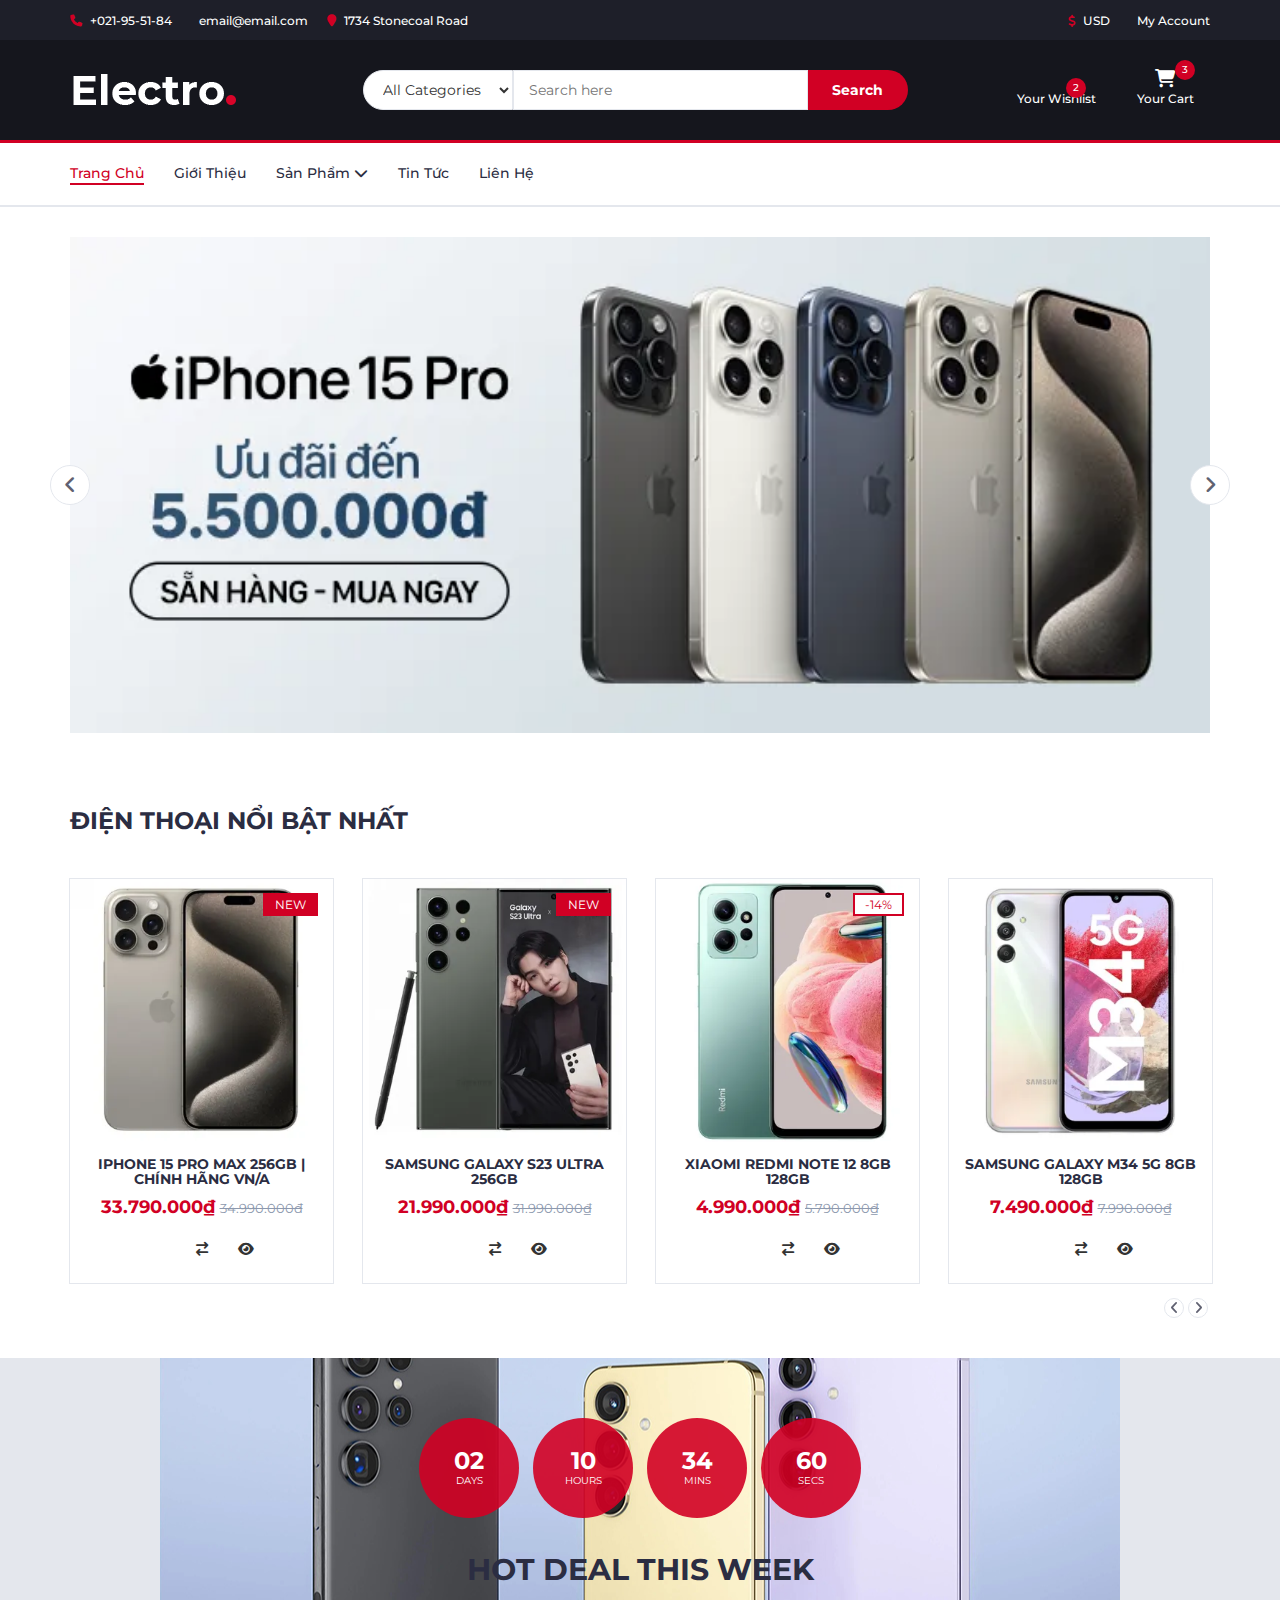
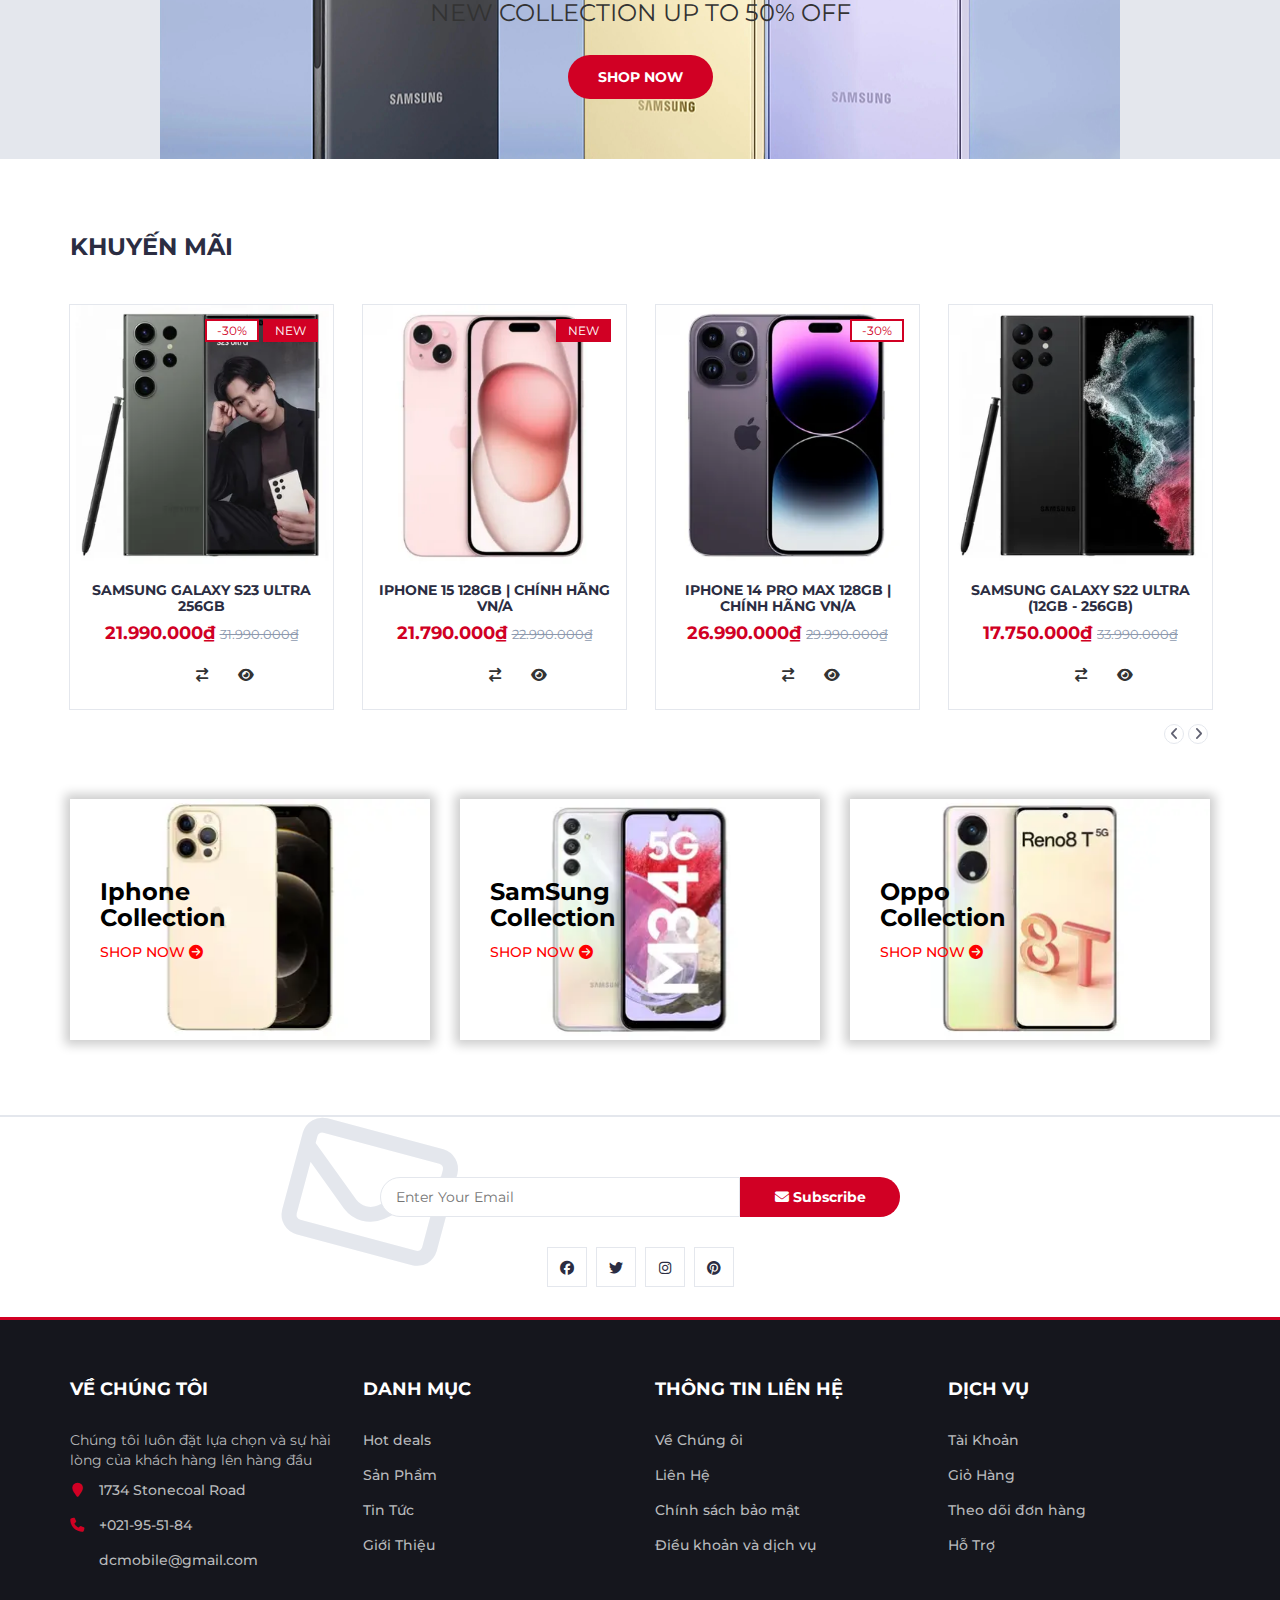
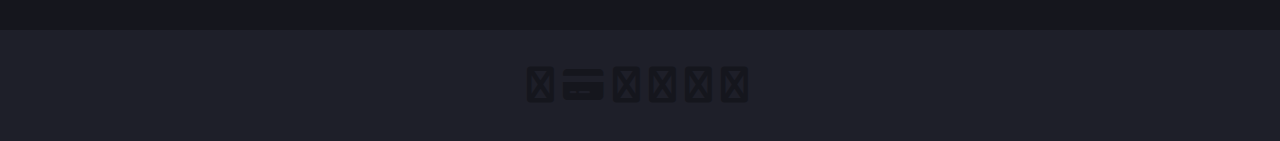
==== commit 3a78b912: "ok" ====
--- a/index.html
+++ b/index.html
@@ -443,7 +443,7 @@
 					<!-- section title -->
 					<div class="col-md-12">
 						<div class="section-title">
-							<h3 class="title">Top selling</h3>
+							<h3 class="title">Khuyến Mãi</h3>
 							
 						</div>
 					</div>
@@ -613,353 +613,47 @@
 			<div class="container">
 				<!-- row -->
 				<div class="row">
+					<!-- shop -->
 					<div class="col-md-4 col-xs-6">
-						<div class="section-title">
-							<h4 class="title">Top selling</h4>
-							<div class="section-nav">
-								<div id="slick-nav-3" class="products-slick-nav"></div>
-							</div>
-						</div>
-
-						<div class="products-widget-slick" data-nav="#slick-nav-3">
-							<div>
-								<!-- product widget -->
-								<div class="product-widget">
-									<div class="product-img">
-										<img src="./img/iphone-14-pro_2__5.webp" alt="">
-									</div>
-									<div class="product-body">
-										
-										<h3 class="product-name"><a href="#">iPhone 14 128GB  | Chính hãng VN/A</a></h3>
-										<h4 class="product-price">24.190.000₫ <del class="product-old-price">27.990.000₫</del></h4>
-									</div>
-								</div>
-								<!-- /product widget -->
-
-								<!-- product widget -->
-								<div class="product-widget">
-									<div class="product-img">
-										<img src="./img/iphone-13-pro-max.webp" alt="">
-									</div>
-									<div class="product-body">
-										<h3 class="product-name"><a href="#">iPhone 13 Pro Max 128GB | Chính hãng VN/A</a></h3>
-										<h4 class="product-price">
-											24.690.000₫
-										   <del class="product-old-price">
-											28.990.000₫
-										  </del></h4>
-									</div>
-								</div>
-								<!-- /product widget -->
-
-								<!-- product widget -->
-								<div class="product-widget">
-									<div class="product-img">
-										<img src="./img/1_251_1.webp" alt="">
-									</div>
-									<div class="product-body">
-										
-										<h3 class="product-name"><a href="#">iPhone 12 Pro Max 128GB I Chính hãng VN/A </a></h3>
-										<h4 class="product-price">
-											24.990.000₫
-										   <del class="product-old-price">
-											28.990.000₫
-										  </del></h4>
-									</div>
-								</div>
-								<!-- product widget -->
-							</div>
-
-							<div>
-								<!-- product widget -->
-								<div class="product-widget">
-									<div class="product-img">
-										<img src="./img/samsung-galaxy-z-fold-5-256gb_1.webp" alt="">
-									</div>
-									<div class="product-body">
-									
-										<h3 class="product-name"><a href="#">Samsung Galaxy Z Fold5 12GB 256GB</a></h3>
-										<h4 class="product-price">
-											33.490.000₫
-										   <del class="product-old-price">
-											40.990.000₫
-										  </del></h4>
-									</div>
-								</div>
-								<!-- /product widget -->
-
-								<!-- product widget -->
-								<div class="product-widget">
-									<div class="product-img">
-										<img src="./img/samsung-galaxy-s22-ultra-12gb-256gb.webp" alt="">
-									</div>
-									<div class="product-body">
-										
-										<h3 class="product-name"><a href="#">Samsung Galaxy S22 Ultra (8GB - 128GB)</a></h3>
-										<h4 class="product-price">
-											16.990.000₫
-										   <del class="product-old-price">
-											30.990.000₫
-										  </del></h4>
-									</div>
-								</div>
-								<!-- /product widget -->
-
-								<!-- product widget -->
-								<div class="product-widget">
-									<div class="product-img">
-										<img src="./img/samsung-galaxy-a54.webp" alt="">
-									</div>
-									<div class="product-body">
-									
-										<h3 class="product-name"><a href="#">Samsung Galaxy A54 5G 8GB 128GB</a></h3>
-										<h4 class="product-price">
-											9.490.000₫
-										   <del class="product-old-price">
-											10.490.000₫
-										  </del></h4>
-									</div>
-								</div>
-								<!-- product widget -->
-							</div>
-						</div>
-					</div>
-
+						<div class="shop">
+							<div class="shop-img">
+								<img src="./img/ip14.webp" alt="">
+							</div>
+							<div class="shop-body">
+								<h3>Iphone<br>Collection</h3>
+								<a href="#" class="cta-btn">Shop now <i class="fa fa-arrow-circle-right"></i></a>
+							</div>
+						</div>
+					</div>
+					<!-- /shop -->
+
+					<!-- shop -->
 					<div class="col-md-4 col-xs-6">
-						<div class="section-title">
-							<h4 class="title">Top selling</h4>
-							<div class="section-nav">
-								<div id="slick-nav-4" class="products-slick-nav"></div>
-							</div>
-						</div>
-
-						<div class="products-widget-slick" data-nav="#slick-nav-4">
-							<div>
-								<!-- product widget -->
-								<div class="product-widget">
-									<div class="product-img">
-										<img src="./img/gtt_7766_3__1_5.webp" alt="">
-									</div>
-									<div class="product-body">
-									
-										<h3 class="product-name"><a href="#">Xiaomi Redmi Note 12 8GB 128GB</a></h3>
-										<h4 class="product-price">
-											4.990.000₫
-										  <del class="product-old-price">
-											5.790.000₫
-										  </del></h4>
-									</div>
-								</div>
-								<!-- /product widget -->
-
-								<!-- product widget -->
-								<div class="product-widget">
-									<div class="product-img">
-										<img src="./img/xiaomi-13t_1__1_2.webp" alt="">
-									</div>
-									<div class="product-body">
-									
-										<h3 class="product-name"><a href="#">Xiaomi 13T 12GB 256GB</a></h3>
-										<h4 class="product-price">
-											11.990.000₫
-										  <del class="product-old-price">
-											12.990.000₫
-										  </del></h4>
-									</div>
-								</div>
-								<!-- /product widget -->
-
-								<!-- product widget -->
-								<div class="product-widget">
-									<div class="product-img">
-										<img src="./img/xiaomi-redmi-note-12-pro-4g.webp" alt="">
-									</div>
-									<div class="product-body">
-										
-										<h3 class="product-name"><a href="#">Xiaomi Redmi Note 12 Pro 4G 8GB 256GB</a></h3>
-										<h4 class="product-price">
-											7.190.000₫
-										   <del class="product-old-price">
-											7.990.000₫
-										  </del></h4>
-									</div>
-								</div>
-								<!-- product widget -->
-							</div>
-
-							<div>
-								<!-- product widget -->
-								<div class="product-widget">
-									<div class="product-img">
-										<img src="./img/gtt_7766_3__1_5.webp" alt="">
-									</div>
-									<div class="product-body">
-									
-										<h3 class="product-name"><a href="#">Xiaomi Redmi Note 12 8GB 128GB</a></h3>
-										<h4 class="product-price">
-											4.990.000₫
-										  <del class="product-old-price">
-											5.790.000₫
-										  </del></h4>
-									</div>
-								</div>
-								<!-- /product widget -->
-
-								<!-- product widget -->
-								<div class="product-widget">
-									<div class="product-img">
-										<img src="./img/oppo-reno10..webp" alt="">
-									</div>
-									<div class="product-body">
-									
-										<h3 class="product-name"><a href="#">OPPO Reno10 5G 8GB 256GB</a></h3>
-										<h4 class="product-price">
-										
-     											 10.490.000₫
-    
-										  <del class="product-old-price">
-											
-      													10.990.000₫
-    
-										  </del></h4>
-									</div>
-								</div>
-								<!-- /product widget -->
-
-								<!-- product widget -->
-								<div class="product-widget">
-									<div class="product-img">
-										<img src="./img/xiaomi-redmi-note-12-pro-4g.webp" alt="">
-									</div>
-									<div class="product-body">
-										
-										<h3 class="product-name"><a href="#">Xiaomi Redmi Note 12 Pro 4G 8GB 256GB</a></h3>
-										<h4 class="product-price">
-											7.190.000₫
-										   <del class="product-old-price">
-											7.990.000₫
-										  </del></h4>
-									</div>
-								</div>
-								<!-- product widget -->
-							</div>
-						</div>
-					</div>
-
-					<div class="clearfix visible-sm visible-xs"></div>
-
+						<div class="shop">
+							<div class="shop-img">
+								<img src="./img/samsung-galaxy-m34-5g_1_21.webp" alt="">
+							</div>
+							<div class="shop-body">
+								<h3>SamSung<br>Collection</h3>
+								<a href="#" class="cta-btn">Shop now <i class="fa fa-arrow-circle-right"></i></a>
+							</div>
+						</div>
+					</div>
+					<!-- /shop -->
+
+					<!-- shop -->
 					<div class="col-md-4 col-xs-6">
-						<div class="section-title">
-							<h4 class="title">Top selling</h4>
-							<div class="section-nav">
-								<div id="slick-nav-5" class="products-slick-nav"></div>
-							</div>
-						</div>
-
-						<div class="products-widget-slick" data-nav="#slick-nav-5">
-							<div>
-								<!-- product widget -->
-								<div class="product-widget">
-									<div class="product-img">
-										<img src="./img/gtt_7766_3__1_5.webp" alt="">
-									</div>
-									<div class="product-body">
-									
-										<h3 class="product-name"><a href="#">Xiaomi Redmi Note 12 8GB 128GB</a></h3>
-										<h4 class="product-price">
-											4.990.000₫
-										  <del class="product-old-price">
-											5.790.000₫
-										  </del></h4>
-									</div>
-								</div>
-								<!-- /product widget -->
-
-								<!-- product widget -->
-								<div class="product-widget">
-									<div class="product-img">
-										<img src="./img/xiaomi-13t_1__1_2.webp" alt="">
-									</div>
-									<div class="product-body">
-									
-										<h3 class="product-name"><a href="#">Xiaomi 13T 12GB 256GB</a></h3>
-										<h4 class="product-price">
-											11.990.000₫
-										  <del class="product-old-price">
-											12.990.000₫
-										  </del></h4>
-									</div>
-								</div>
-								<!-- /product widget -->
-
-								<!-- product widget -->
-								<div class="product-widget">
-									<div class="product-img">
-										<img src="./img/xiaomi-redmi-note-12-pro-4g.webp" alt="">
-									</div>
-									<div class="product-body">
-										
-										<h3 class="product-name"><a href="#">Xiaomi Redmi Note 12 Pro 4G 8GB 256GB</a></h3>
-										<h4 class="product-price">
-											7.190.000₫
-										   <del class="product-old-price">
-											7.990.000₫
-										  </del></h4>
-									</div>
-								</div>
-								<!-- product widget -->
-							</div>
-
-							<div>
-								<!-- product widget -->
-								<div class="product-widget">
-									<div class="product-img">
-										<img src="./img/iphone-14-pro_2__5.webp" alt="">
-									</div>
-									<div class="product-body">
-										
-										<h3 class="product-name"><a href="#">iPhone 14 128GB  | Chính hãng VN/A</a></h3>
-										<h4 class="product-price">24.190.000₫ <del class="product-old-price">27.990.000₫</del></h4>
-									</div>
-								</div>
-								<!-- /product widget -->
-
-								<!-- product widget -->
-								<div class="product-widget">
-									<div class="product-img">
-										<img src="./img/iphone-13-pro-max.webp" alt="">
-									</div>
-									<div class="product-body">
-										<h3 class="product-name"><a href="#">iPhone 13 Pro Max 128GB | Chính hãng VN/A</a></h3>
-										<h4 class="product-price">
-											24.690.000₫
-										   <del class="product-old-price">
-											28.990.000₫
-										  </del></h4>
-									</div>
-								</div>
-								<!-- /product widget -->
-
-								<!-- product widget -->
-								<div class="product-widget">
-									<div class="product-img">
-										<img src="./img/1_251_1.webp" alt="">
-									</div>
-									<div class="product-body">
-										
-										<h3 class="product-name"><a href="#">iPhone 12 Pro Max 128GB I Chính hãng VN/A </a></h3>
-										<h4 class="product-price">
-											24.990.000₫
-										   <del class="product-old-price">
-											28.990.000₫
-										  </del></h4>
-									</div>
-								</div>
-								<!-- product widget -->
-							</div>
-						</div>
-					</div>
-
+						<div class="shop">
+							<div class="shop-img">
+								<img src="./img/oppo-reno-8t 1(1).webp" alt="">
+							</div>
+							<div class="shop-body">
+								<h3>Oppo<br>Collection</h3>
+								<a href="#" class="cta-btn">Shop now <i class="fa fa-arrow-circle-right"></i></a>
+							</div>
+						</div>
+					</div>
+					<!-- /shop -->
 				</div>
 				<!-- /row -->
 			</div>
@@ -1013,25 +707,25 @@
 					<div class="row">
 						<div class="col-md-3 col-xs-6">
 							<div class="footer">
-								<h3 class="footer-title">About Us</h3>
-								<p>Lorem ipsum dolor sit amet, consectetur adipisicing elit, sed do eiusmod tempor incididunt ut.</p>
+								<h3 class="footer-title">Về Chúng Tôi</h3>
+								<p>Chúng tôi luôn đặt lựa chọn và sự hài lòng của khách hàng lên hàng đầu </p>
 								<ul class="footer-links">
 									<li><a href="#"><i class="fa fa-map-marker"></i>1734 Stonecoal Road</a></li>
 									<li><a href="#"><i class="fa fa-phone"></i>+021-95-51-84</a></li>
-									<li><a href="#"><i class="fa fa-envelope-o"></i>email@email.com</a></li>
+									<li><a href="#"><i class="fa fa-envelope-o"></i>dcmobile@gmail.com</a></li>
 								</ul>
 							</div>
 						</div>
 
 						<div class="col-md-3 col-xs-6">
 							<div class="footer">
-								<h3 class="footer-title">Categories</h3>
+								<h3 class="footer-title">Danh Mục</h3>
 								<ul class="footer-links">
 									<li><a href="#">Hot deals</a></li>
-									<li><a href="#">Laptops</a></li>
-									<li><a href="#">Smartphones</a></li>
-									<li><a href="#">Cameras</a></li>
-									<li><a href="#">Accessories</a></li>
+									<li><a href="#">Sản Phẩm</a></li>
+									<li><a href="#">Tin Tức</a></li>
+									<li><a href="#">Giới Thiệu</a></li>
+								
 								</ul>
 							</div>
 						</div>
@@ -1040,26 +734,25 @@
 
 						<div class="col-md-3 col-xs-6">
 							<div class="footer">
-								<h3 class="footer-title">Information</h3>
+								<h3 class="footer-title">Thông Tin Liên Hệ</h3>
 								<ul class="footer-links">
-									<li><a href="#">About Us</a></li>
-									<li><a href="#">Contact Us</a></li>
-									<li><a href="#">Privacy Policy</a></li>
-									<li><a href="#">Orders and Returns</a></li>
-									<li><a href="#">Terms & Conditions</a></li>
+									<li><a href="#">Về Chúng ôi</a></li>
+									<li><a href="#">Liên Hệ</a></li>
+									<li><a href="#">Chính sách bảo mật</a></li>
+								
+									<li><a href="#">Điều khoản và dịch vụ</a></li>
 								</ul>
 							</div>
 						</div>
 
 						<div class="col-md-3 col-xs-6">
 							<div class="footer">
-								<h3 class="footer-title">Service</h3>
+								<h3 class="footer-title">Dịch Vụ</h3>
 								<ul class="footer-links">
-									<li><a href="#">My Account</a></li>
-									<li><a href="#">View Cart</a></li>
-									<li><a href="#">Wishlist</a></li>
-									<li><a href="#">Track My Order</a></li>
-									<li><a href="#">Help</a></li>
+									<li><a href="#">Tài Khoản</a></li>
+									<li><a href="#">Giỏ Hàng</a></li>							
+									<li><a href="#">Theo dõi đơn hàng</a></li>
+									<li><a href="#">Hỗ Trợ</a></li>
 								</ul>
 							</div>
 						</div>
@@ -1084,12 +777,7 @@
 								<li><a href="#"><i class="fa fa-cc-discover"></i></a></li>
 								<li><a href="#"><i class="fa fa-cc-amex"></i></a></li>
 							</ul>
-							<span class="copyright">
-								<!-- Link back to Colorlib can't be removed. Template is licensed under CC BY 3.0. -->
-								Copyright &copy;<script>document.write(new Date().getFullYear());</script> All rights reserved | This template is made with <i class="fa fa-heart-o" aria-hidden="true"></i> by <a href="https://colorlib.com" target="_blank">Colorlib</a>
-							<!-- Link back to Colorlib can't be removed. Template is licensed under CC BY 3.0. -->
-							</span>
-						</div>
+													</div>
 					</div>
 						<!-- /row -->
 				</div>
--- a/css/style.css
+++ b/css/style.css
@@ -716,6 +716,7 @@
   position: relative;
   overflow: hidden;
   margin: 15px 0px;
+  box-shadow: 0px 0px 10px 5px rgba(0, 0, 0, 0.2);
 }
 
 .shop:before {
@@ -725,7 +726,7 @@
   bottom: 0;
   left: 0px;
   width: 60%;
-  background: #D10024;
+  
   opacity: 0.9;
   -webkit-transform: skewX(-45deg);
   -ms-transform: skewX(-45deg);
@@ -739,7 +740,7 @@
   bottom: 0;
   left: 1px;
   width: 100%;
-  background: #D10024;
+
   opacity: 0.9;
   -webkit-transform: skewX(-45deg) translateX(-100%);
   -ms-transform: skewX(-45deg) translateX(-100%);
@@ -770,14 +771,15 @@
   width: 75%;
   padding: 30px;
   z-index: 10;
+  margin-top: 50px;
 }
 
 .shop .shop-body h3 {
-  color: #FFF;
+  color: #000;
 }
 
 .shop .shop-body .cta-btn {
-  color: #FFF;
+  color: red;
   text-transform: uppercase;
 }
 
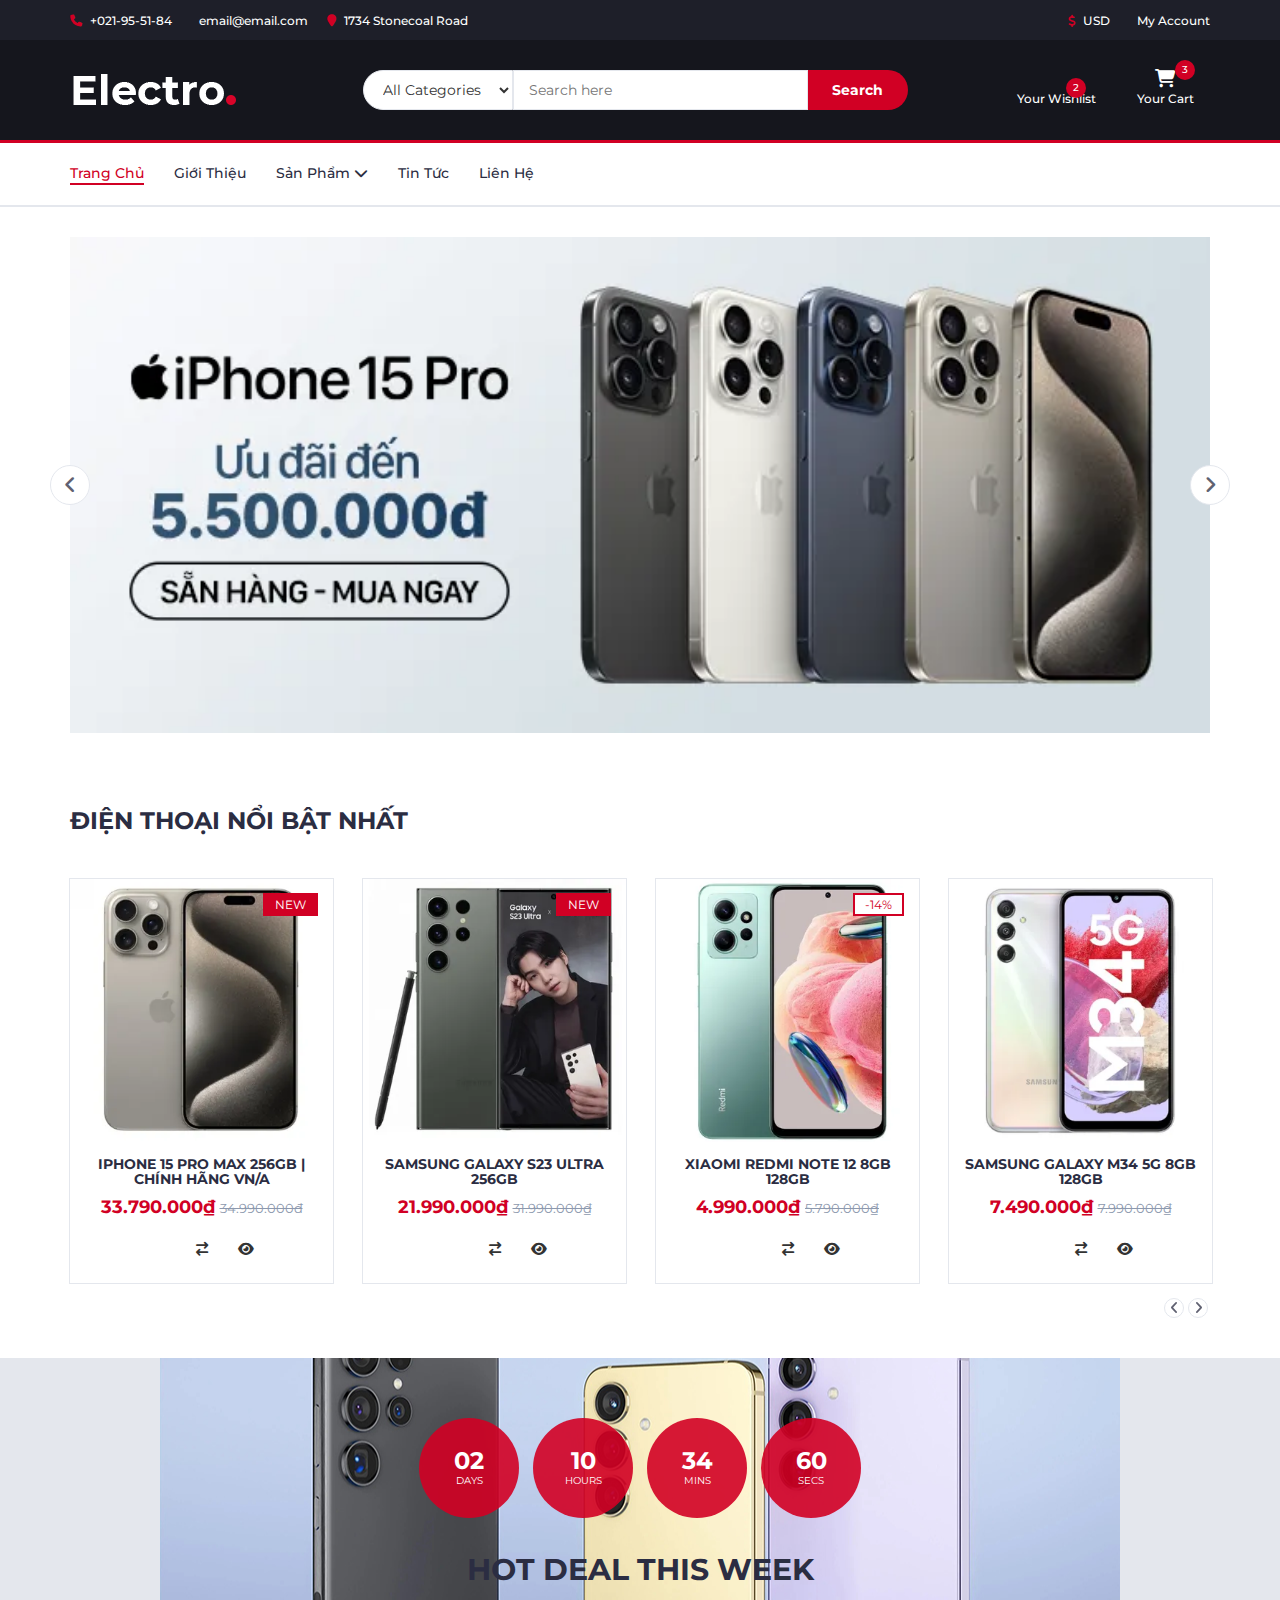
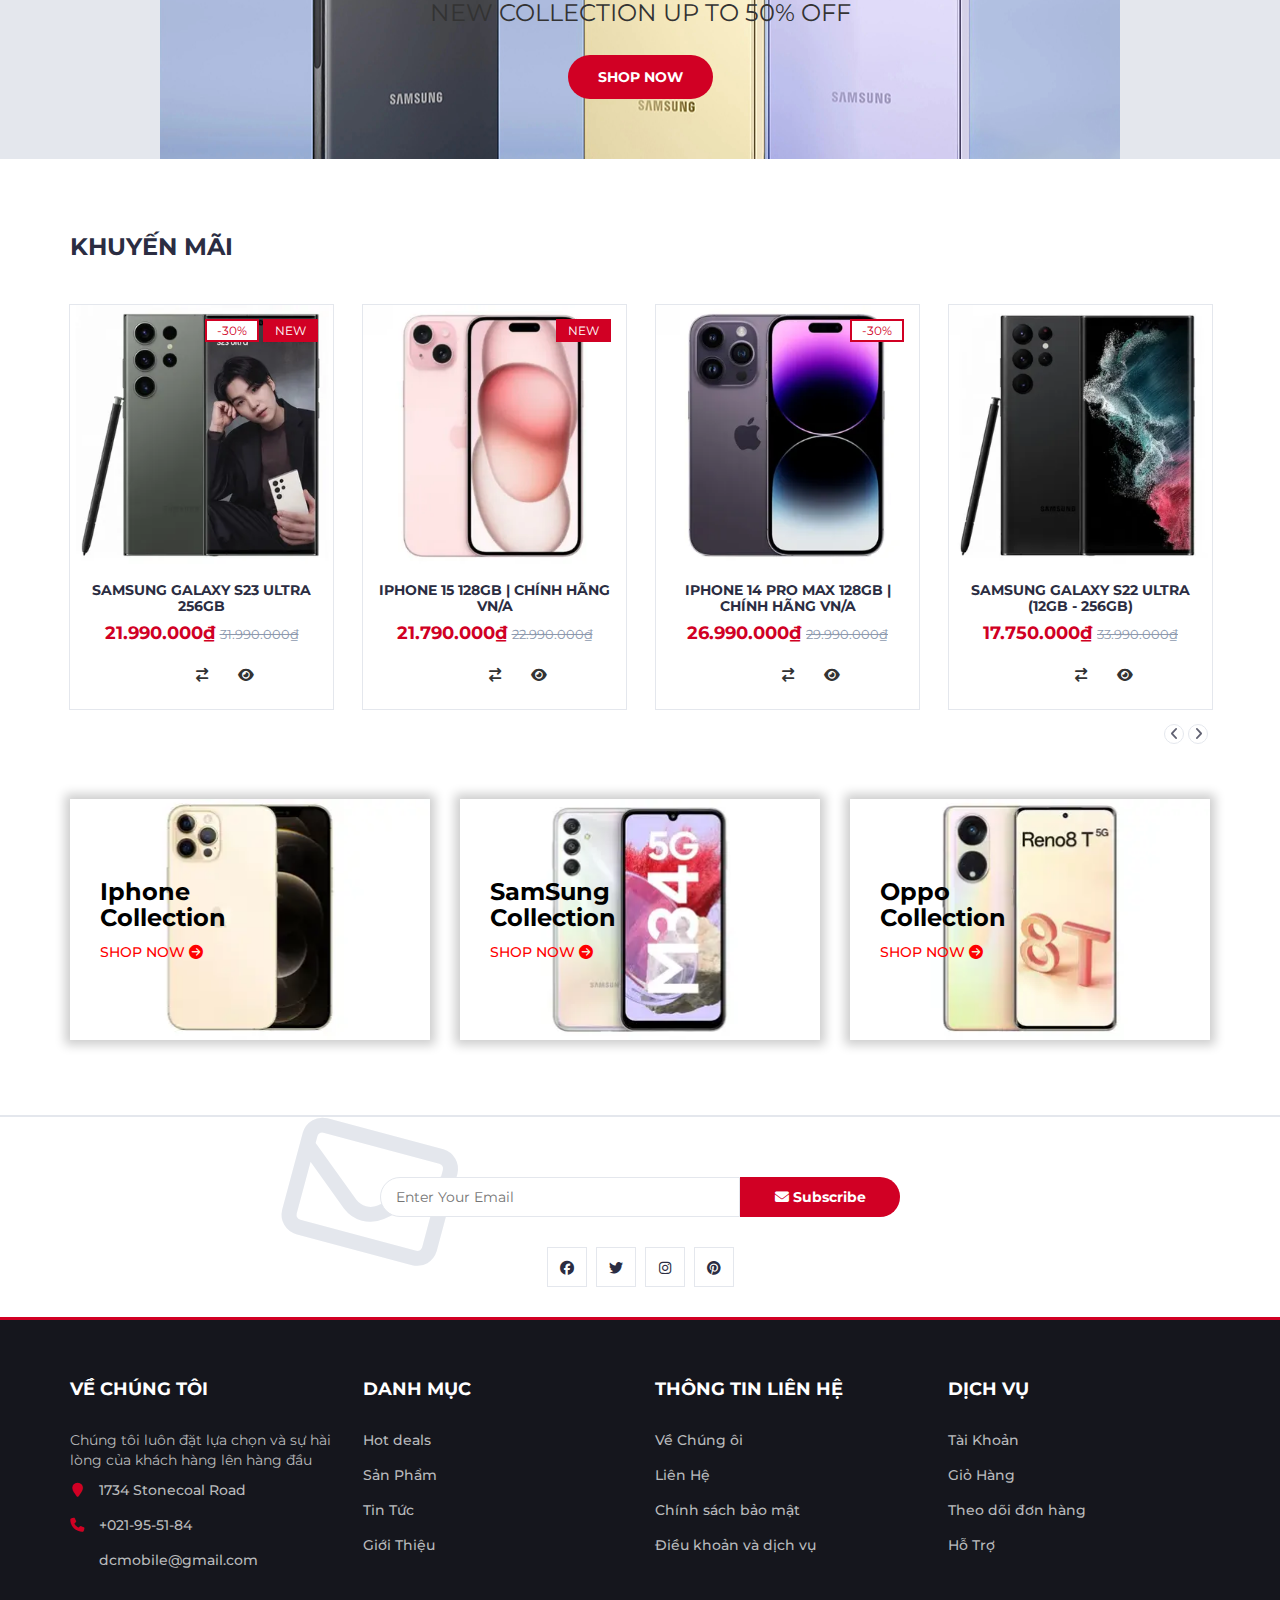
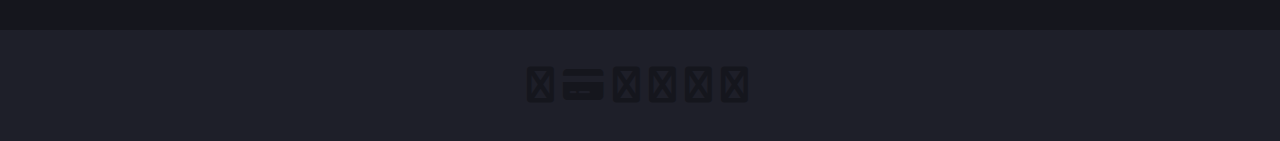
==== commit 91e83f3f: "ok" ====
--- a/index.html
+++ b/index.html
@@ -738,8 +738,7 @@
 								<ul class="footer-links">
 									<li><a href="#">Về Chúng ôi</a></li>
 									<li><a href="#">Liên Hệ</a></li>
-									<li><a href="#">Chính sách bảo mật</a></li>
-								
+									<li><a href="#">Chính sách bảo mật</a></li>						
 									<li><a href="#">Điều khoản và dịch vụ</a></li>
 								</ul>
 							</div>
